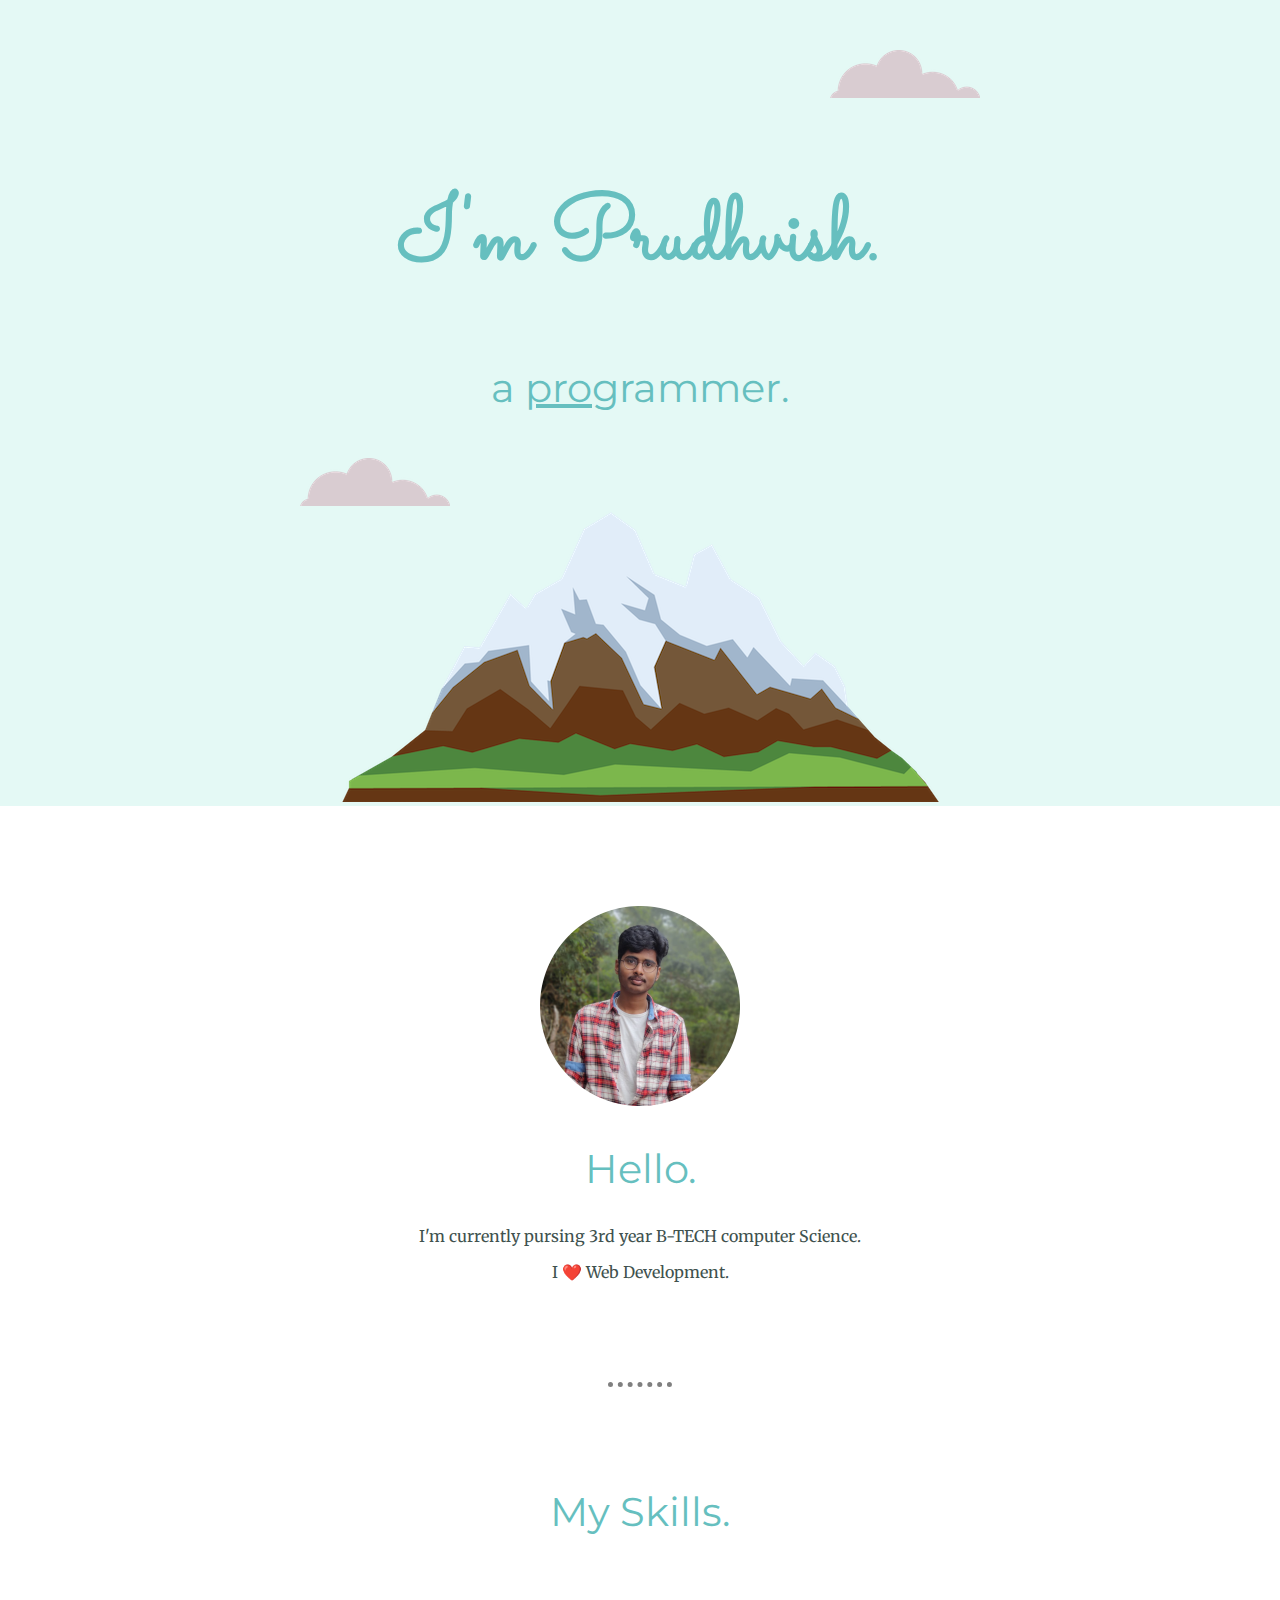
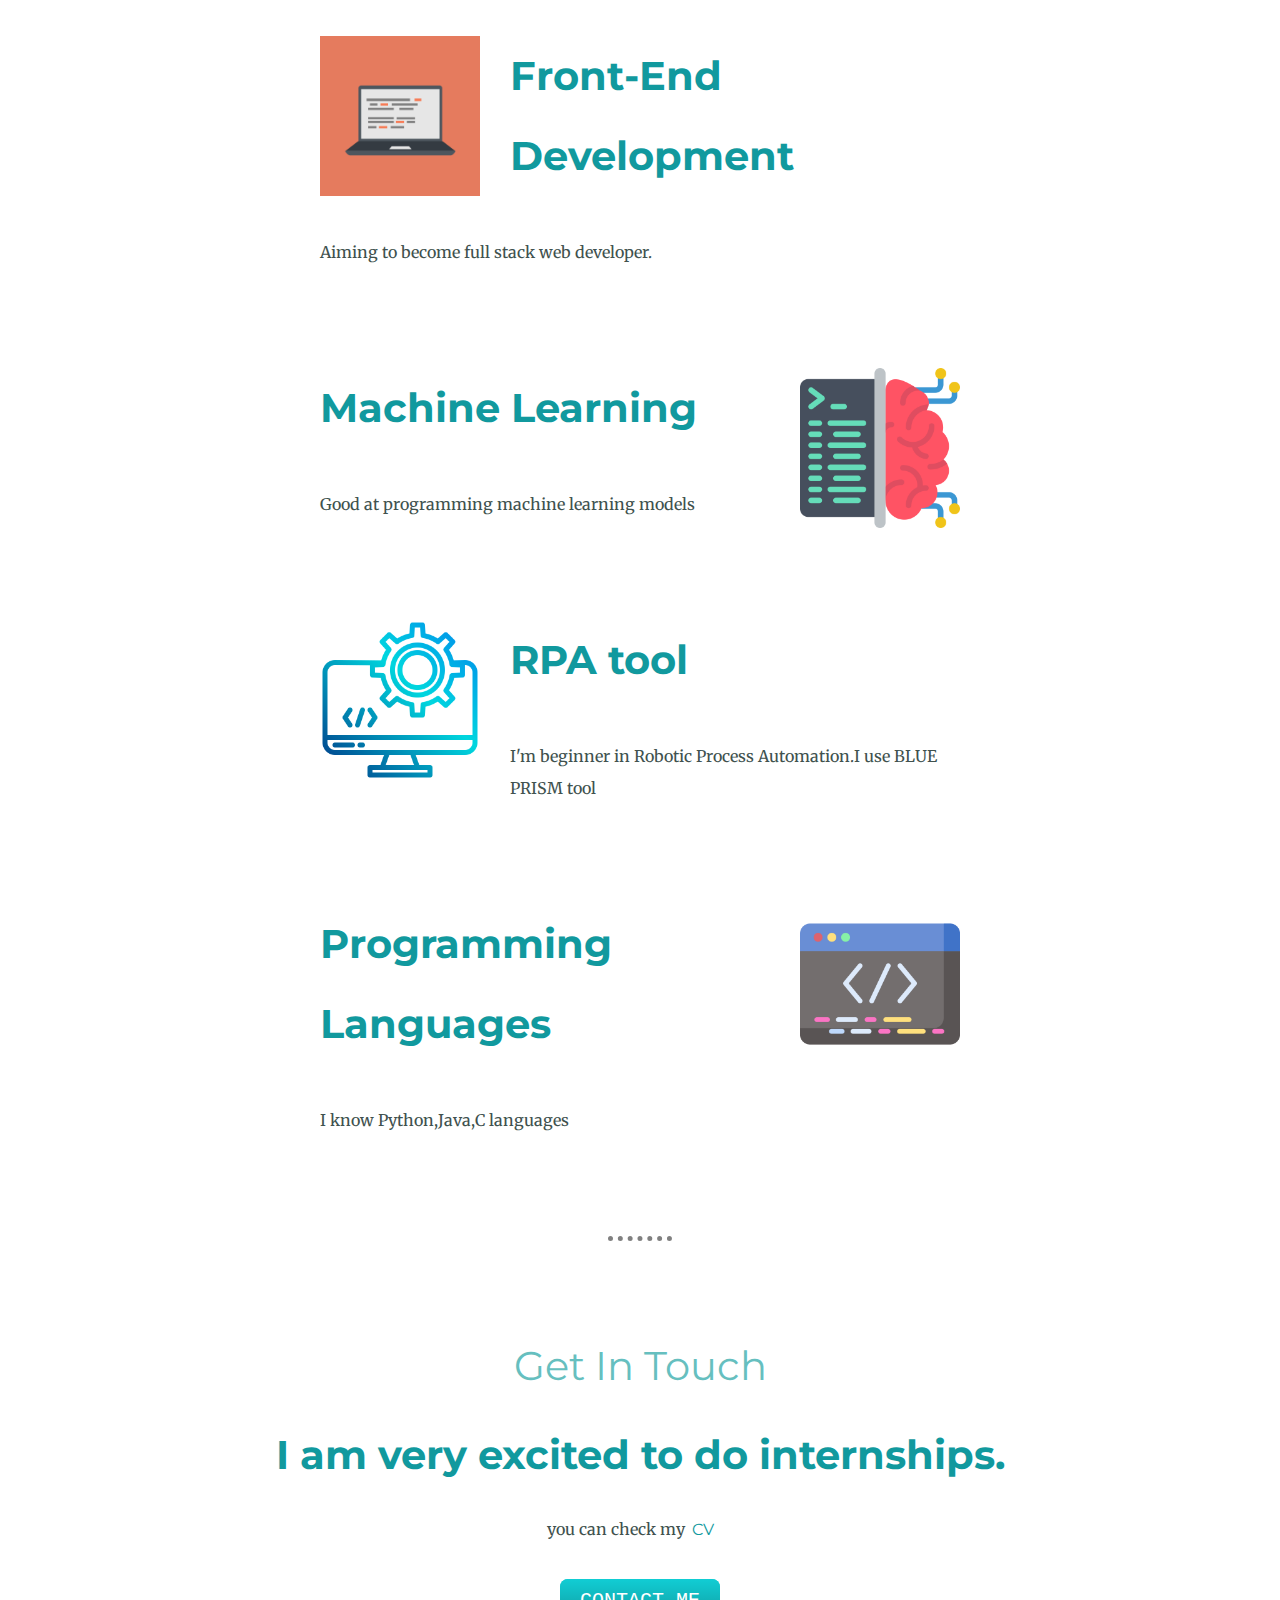
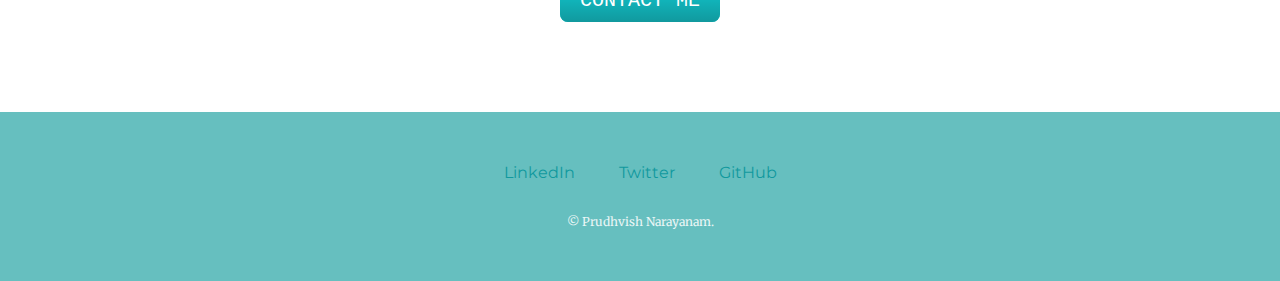
==== index.html @ 300ec559 "added files" ====
<!DOCTYPE html>
<html lang="en" dir="ltr">

<head>
  <meta charset="utf-8">
  <title>My Personal Site</title>
  <link rel="stylesheet" href="css/styles.css">
  <link rel="icon" href="images/P_favicon.ico">
  <link rel="preconnect" href="https://fonts.googleapis.com">
  <link rel="preconnect" href="https://fonts.gstatic.com" crossorigin>
  <link href="https://fonts.googleapis.com/css2?family=Merriweather&family=Montserrat&family=Sacramento&display=swap" rel="stylesheet">
</head>

<body>
  <div class="top-container">
    <img class="top_cloud" src="images/cloud.png" alt="cloud-image">
    <h1>I'm Prudhvish.</h1>
    <h2>a <span class="pro">pro</span>grammer.</h2>
    <img class="bottom_cloud" src="images/cloud.png" alt="cloud-image">
    <img src="images/mountain.png" alt="mountain-image">
  </div>
  <div class="middle-container">
    <div class="profile">
      <img src="images/me1.png" alt="my_photo">
      <h2>Hello.</h2>
      <p>I'm currently pursing 3rd year B-TECH computer Science.</p>
      <p>I ❤️ Web Development.</p>
    </div>
    <hr>
    <div class="skills">
      <h2>My Skills.</h2>
      <div class="skill-row">
        <img class="web_img" src="images/computer.png" alt="">
        <h3>Front-End Development</h3>
        <p>Aiming to become full stack web developer.</p>
      </div>
      <div class="skill-row">
        <img class="ml_img" src="images/ML.png" alt="">
        <h3>Machine Learning</h3>
        <p>Good at programming machine learning models</p>
      </div>
      <div class="skill-row">
        <img class="rpa_img" src="images/RPA.png" alt="">
        <h3>RPA tool</h3>
        <p>I'm beginner in Robotic Process Automation.I use BLUE PRISM tool </p>
      </div>
      <div class="skill-row">
        <img class="p_img" src="images/programming.png" alt="">
        <h3>Programming Languages</h3>
        <p>I know Python,Java,C languages</p>
      </div>
    </div>
    <hr>
    <div class="contact-me">
      <h2>Get In Touch</h2>
      <h3>I am very excited to do internships.</h3>
      <p class='m'>you can check my <a href="" class="cv">CV </a></p>
      <a class="btn" href="mailto:prudhvish11@gmail.com">CONTACT ME</a>
    </div>
  </div>


  <div class="bottom-container">
    <a class="footer-link" href="https://www.linkedin.com/in/prudhvish11/">LinkedIn</a>
    <a class="footer-link" href="https://twitter.com/PrudhvishN">Twitter</a>
    <a class="footer-link" href="https://github.com/prudhvish11">GitHub</a>
    <p class="copyright">© Prudhvish Narayanam.</p>
  </div>



</body>

</html>
---- css/styles.css ----
body {
  color: #40514E;
  font-family: 'Merriweather', serif;
  margin: 0;
  margin-bottom: 0;
  text-align: center;
}

h1 {
  font-size: 5.625rem;
  margin: 50px auto 0 auto;
  font-family: 'Sacramento', cursive;
  color: #66BFBF;
  line-height: 2;
}

h2 {
  font-family: 'Montserrat', sans-serif;
  font-size: 2.5rem;
  /*1 rem = 16px */
  color: #66BFBF;
  font-weight: normal;
}

h3 {
  font-family: 'Montserrat', sans-serif;
  font-size: 2.5rem;
  /*1 rem = 16px */
  color: #11999E;
}

a {
  color: #11999E;
  font-family: 'Montserrat', sans-serif;
  margin: 10px 20px;
  text-decoration: none;
}

a:hover{
  color: #E4F9F5;
}

.pro {
  text-decoration: underline;
}

.top-container {
  background-color: #E4F9F5;
  position: relative;
  padding-top: 100px;
}

.middle-container {
  margin: 100px 0;
}

.bottom-container {
  background-color: #66BFBF;
  padding: 50px 0 20px;
}

.skill-row {
  width: 50%;
  margin: 100px auto 100px auto;
  text-align: left;
  line-height: 2;
}

.top_cloud {
  position: absolute;
  right: 300px;
  top: 50px;
}

.bottom_cloud {
  position: absolute;
  left: 300px;
  bottom: 300px;
}

.web_img {
  width: 25%;
  float: left;
  margin-right: 30px;
}

.ml_img {
  width: 25%;
  float: right;
  margin-left: 30px;
}

.rpa_img {
  width: 25%;
  float: left;
  margin-right: 30px;
}

.p_img {
  width: 25%;
  float: right;
  margin-left: 30px;
}

hr {
  border-style: none;
  border-top-style: dotted;
  width: 5%;
  border-width: 5px;
  border-color: grey;
  margin: 100px auto;
}

.btn {
  background: #11cdd4;
  background-image: -webkit-linear-gradient(top, #11cdd4, #11999e);
  background-image: -moz-linear-gradient(top, #11cdd4, #11999e);
  background-image: -ms-linear-gradient(top, #11cdd4, #11999e);
  background-image: -o-linear-gradient(top, #11cdd4, #11999e);
  background-image: linear-gradient(to bottom, #11cdd4, #11999e);
  -webkit-border-radius: 8;
  -moz-border-radius: 8;
  border-radius: 8px;
  font-family: Courier New;
  color: #ffffff;
  font-size: 20px;
  padding: 10px 20px 10px 20px;
  text-decoration: none;
}

.btn:hover {
  background: #30e3cb;
  background-image: -webkit-linear-gradient(top, #30e3cb, #2bc4ad);
  background-image: -moz-linear-gradient(top, #30e3cb, #2bc4ad);
  background-image: -ms-linear-gradient(top, #30e3cb, #2bc4ad);
  background-image: -o-linear-gradient(top, #30e3cb, #2bc4ad);
  background-image: linear-gradient(to bottom, #30e3cb, #2bc4ad);
  text-decoration: none;
}

.m {
  margin-bottom: 50px
}

.cv{
  margin-left: 3px;
}

.cv:hover{
  color: #30e3cb;
}

.copyright{
  color: #EAF6F6;
  font-size: 0.75rem;
  padding: 20px 0;
}
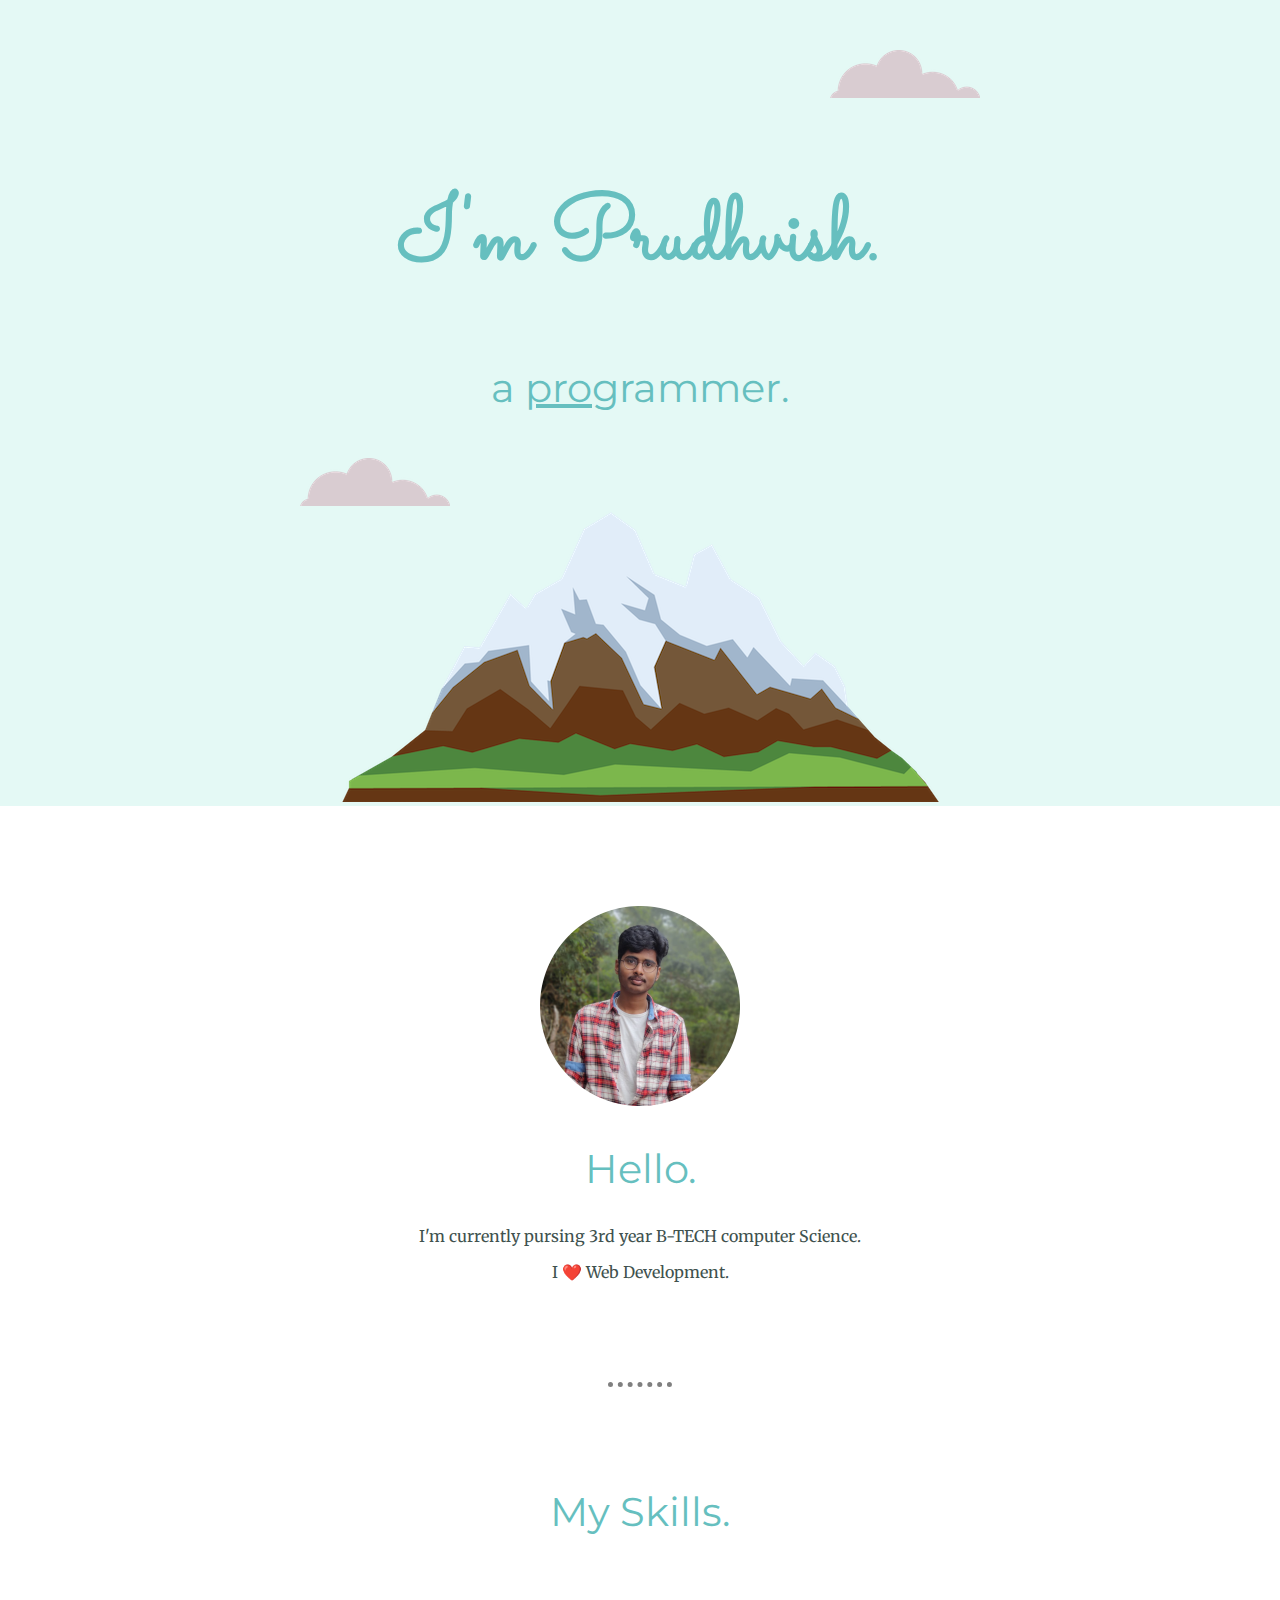
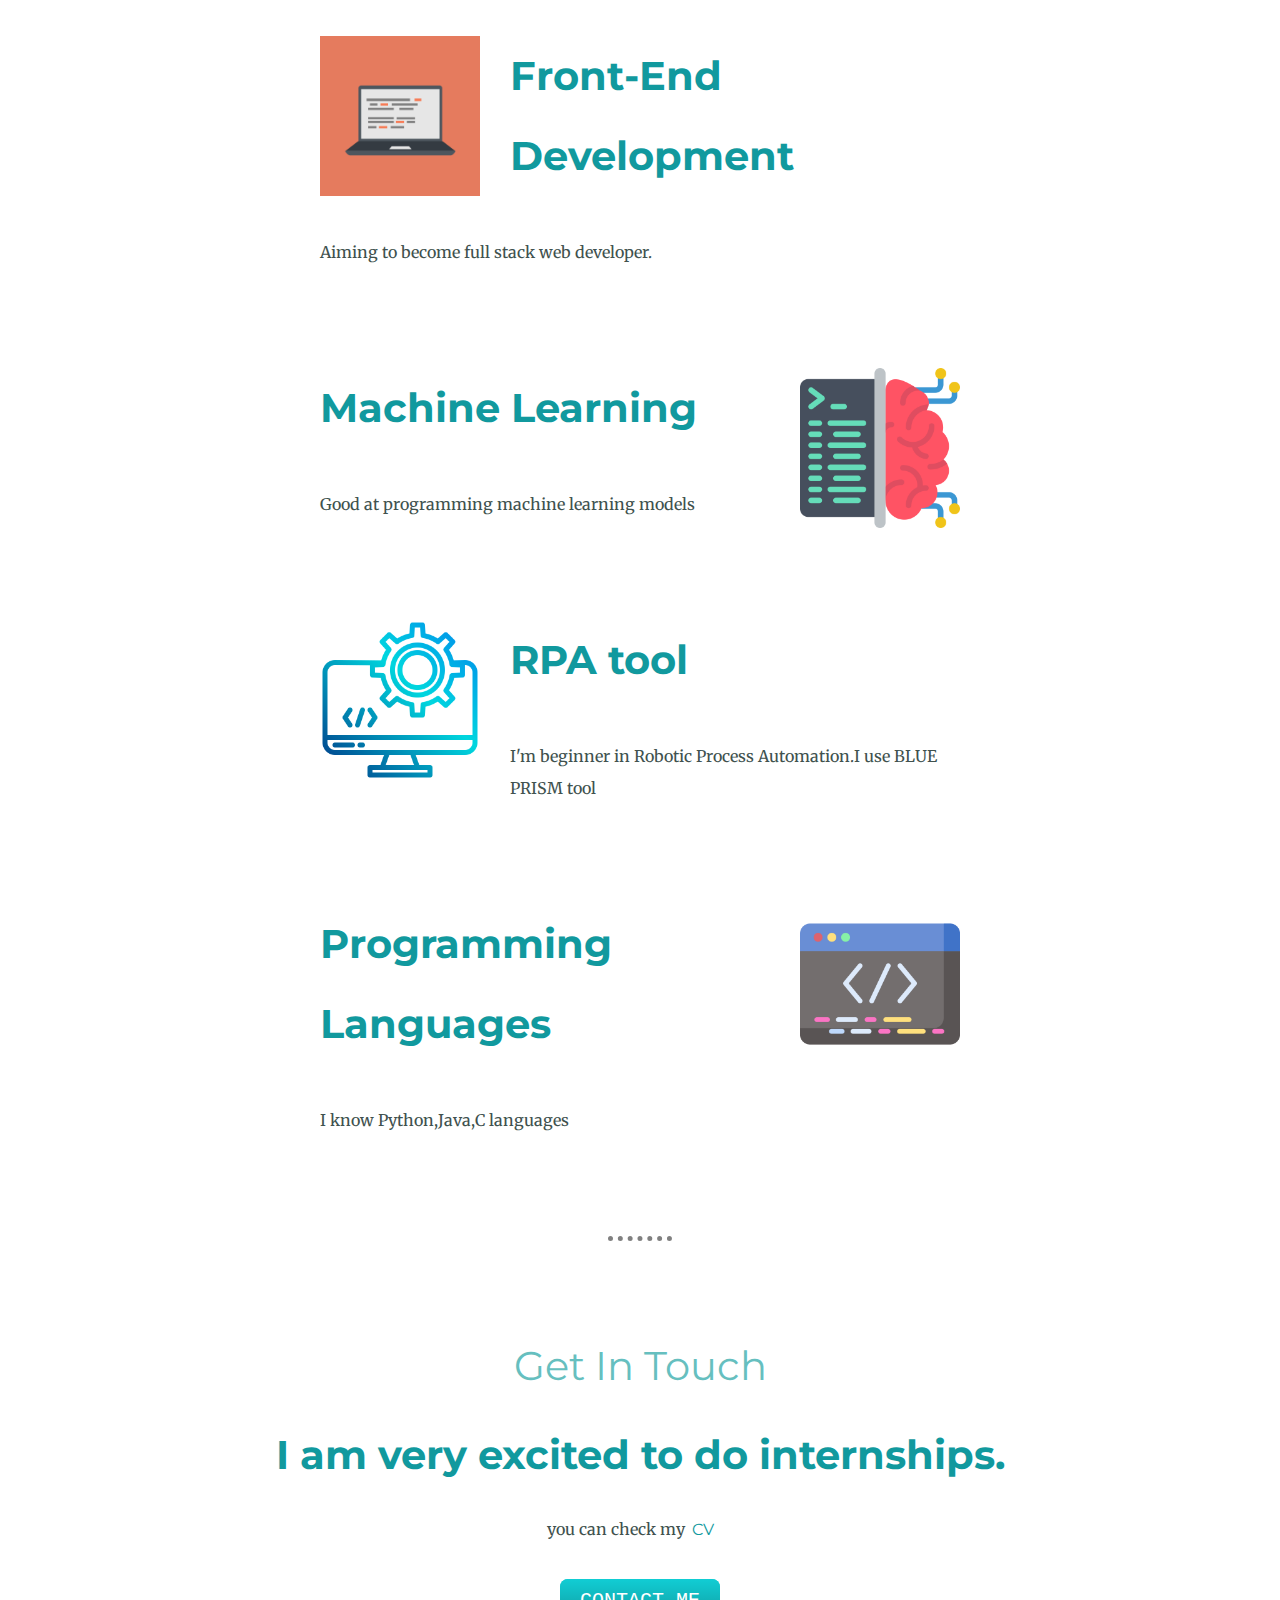
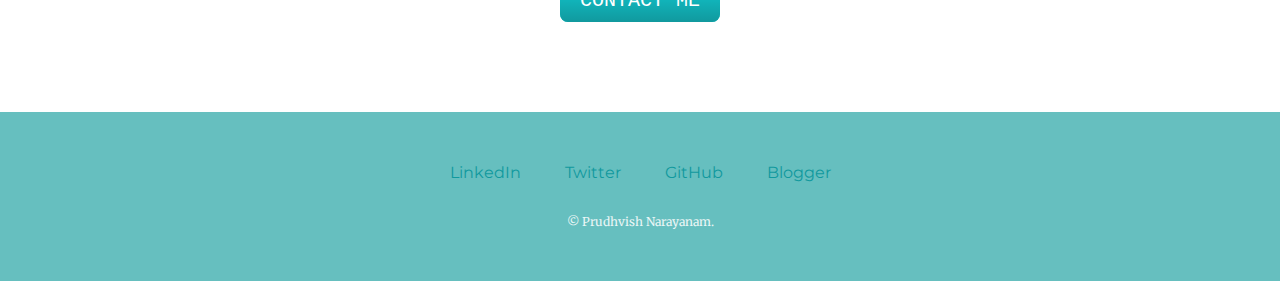
==== commit 33a5d79a: "Update index.html" ====
--- a/index.html
+++ b/index.html
@@ -54,7 +54,7 @@
     <div class="contact-me">
       <h2>Get In Touch</h2>
       <h3>I am very excited to do internships.</h3>
-      <p class='m'>you can check my <a href="" class="cv">CV </a></p>
+      <p class='m'>you can check my <a href="https://drive.google.com/file/d/1G0CSnGdDKPRSkYlvDUscUJZMI7jTHd6C/view?usp=share_link" class="cv">CV </a></p>
       <a class="btn" href="mailto:prudhvish11@gmail.com">CONTACT ME</a>
     </div>
   </div>
@@ -64,6 +64,7 @@
     <a class="footer-link" href="https://www.linkedin.com/in/prudhvish11/">LinkedIn</a>
     <a class="footer-link" href="https://twitter.com/PrudhvishN">Twitter</a>
     <a class="footer-link" href="https://github.com/prudhvish11">GitHub</a>
+    <a class="footer-link" href="https://reasonswhy77.blogspot.com/">Blogger</a>
     <p class="copyright">© Prudhvish Narayanam.</p>
   </div>
 
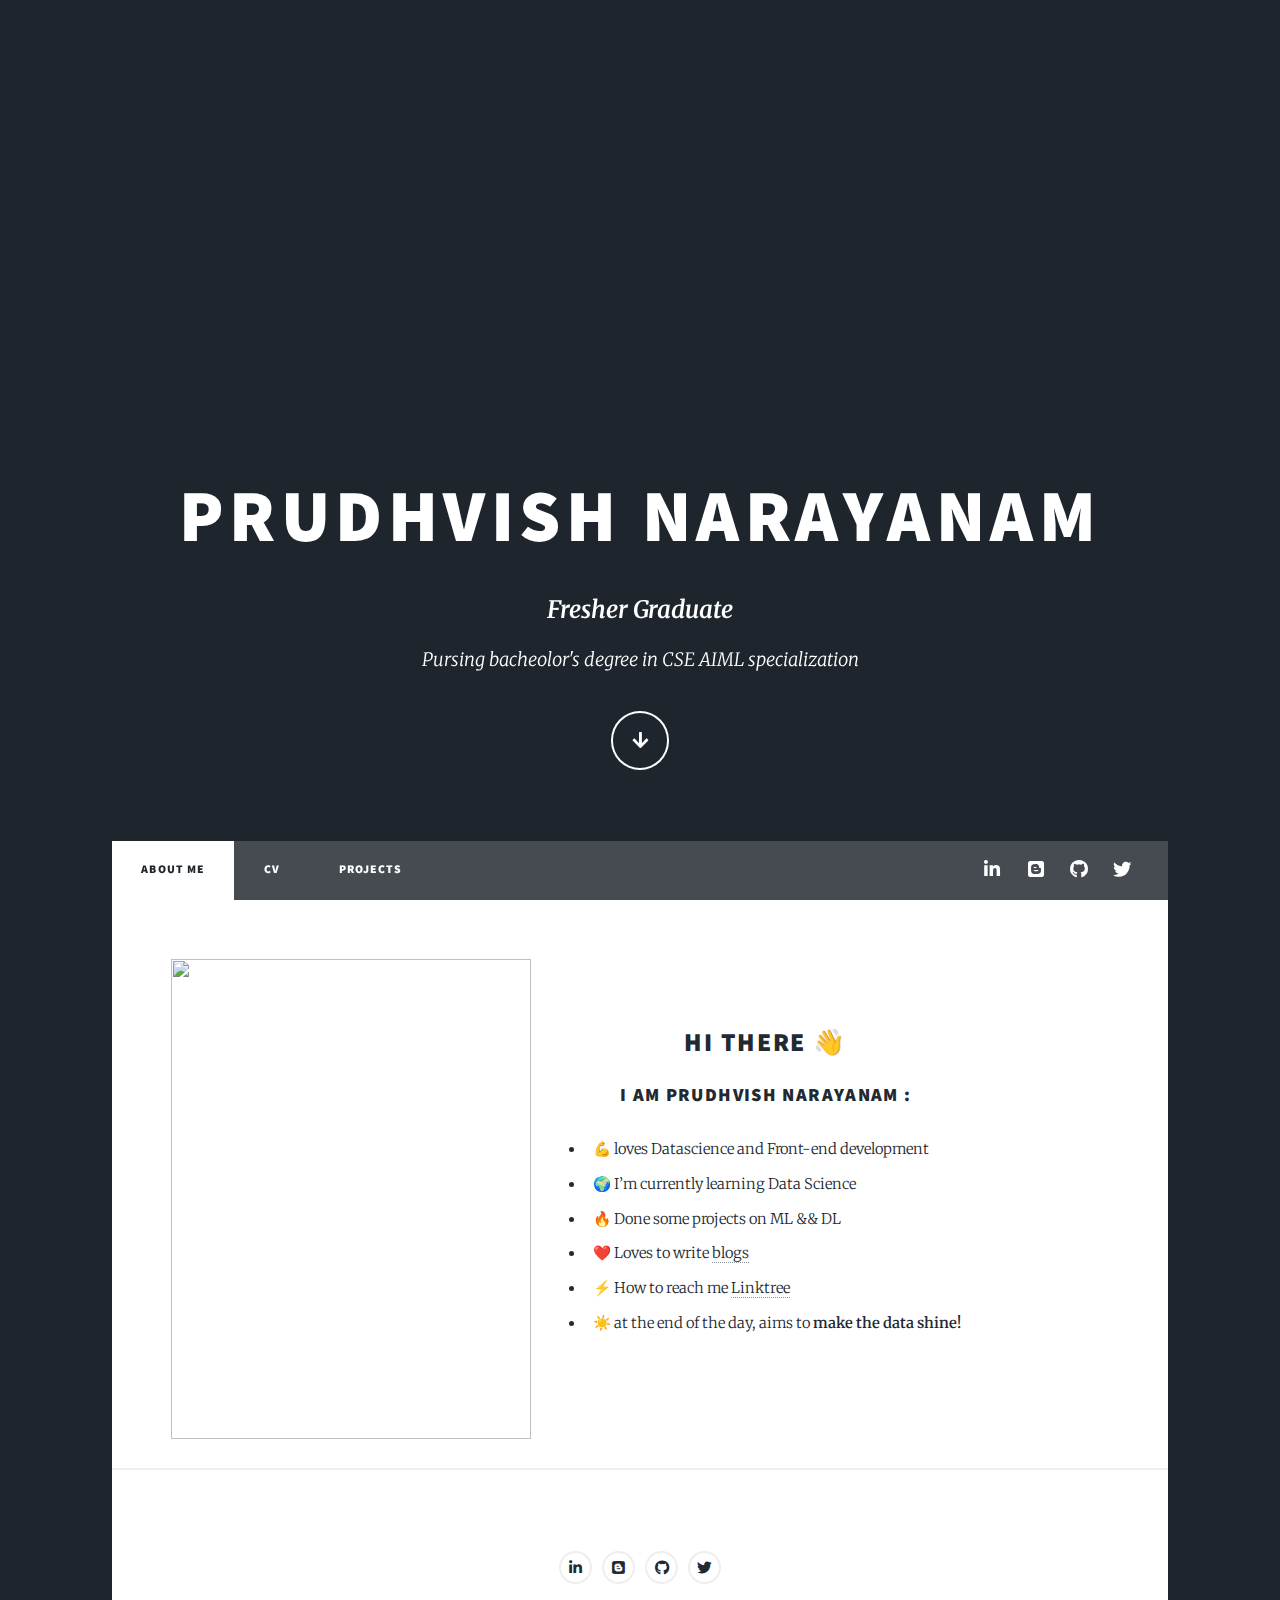
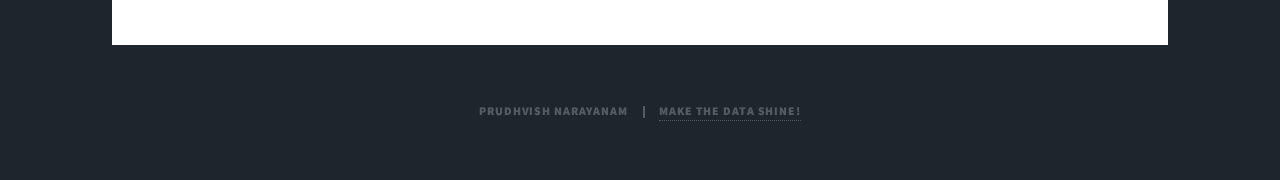
==== commit 32baf45b: "Update index.html" ====
--- a/index.html
+++ b/index.html
@@ -1,75 +1,118 @@
-<!DOCTYPE html>
-<html lang="en" dir="ltr">
+<!DOCTYPE HTML>
+<!--
+	Massively by HTML5 UP
+	html5up.net | @ajlkn
+	Free for personal and commercial use under the CCA 3.0 license (html5up.net/license)
+-->
+<html>
+	<head>
+		<title>Prudhvish Narayanam</title>
+		<meta charset="utf-8" />
+		<meta name="viewport" content="width=device-width, initial-scale=1, user-scalable=no" />
+		<link rel="stylesheet" href="assets/css/main.css" />
+		<noscript><link rel="stylesheet" href="assets/css/noscript.css" /></noscript>
+	</head>
+	<body class="is-preload">
 
-<head>
-  <meta charset="utf-8">
-  <title>My Personal Site</title>
-  <link rel="stylesheet" href="css/styles.css">
-  <link rel="icon" href="images/P_favicon.ico">
-  <link rel="preconnect" href="https://fonts.googleapis.com">
-  <link rel="preconnect" href="https://fonts.gstatic.com" crossorigin>
-  <link href="https://fonts.googleapis.com/css2?family=Merriweather&family=Montserrat&family=Sacramento&display=swap" rel="stylesheet">
-</head>
+		<!-- Wrapper -->
+			<div id="wrapper" class="fade-in">
 
-<body>
-  <div class="top-container">
-    <img class="top_cloud" src="images/cloud.png" alt="cloud-image">
-    <h1>I'm Prudhvish.</h1>
-    <h2>a <span class="pro">pro</span>grammer.</h2>
-    <img class="bottom_cloud" src="images/cloud.png" alt="cloud-image">
-    <img src="images/mountain.png" alt="mountain-image">
-  </div>
-  <div class="middle-container">
-    <div class="profile">
-      <img src="images/me1.png" alt="my_photo">
-      <h2>Hello.</h2>
-      <p>I'm currently pursing 3rd year B-TECH computer Science.</p>
-      <p>I ❤️ Web Development.</p>
-    </div>
-    <hr>
-    <div class="skills">
-      <h2>My Skills.</h2>
-      <div class="skill-row">
-        <img class="web_img" src="images/computer.png" alt="">
-        <h3>Front-End Development</h3>
-        <p>Aiming to become full stack web developer.</p>
-      </div>
-      <div class="skill-row">
-        <img class="ml_img" src="images/ML.png" alt="">
-        <h3>Machine Learning</h3>
-        <p>Good at programming machine learning models</p>
-      </div>
-      <div class="skill-row">
-        <img class="rpa_img" src="images/RPA.png" alt="">
-        <h3>RPA tool</h3>
-        <p>I'm beginner in Robotic Process Automation.I use BLUE PRISM tool </p>
-      </div>
-      <div class="skill-row">
-        <img class="p_img" src="images/programming.png" alt="">
-        <h3>Programming Languages</h3>
-        <p>I know Python,Java,C languages</p>
-      </div>
-    </div>
-    <hr>
-    <div class="contact-me">
-      <h2>Get In Touch</h2>
-      <h3>I am very excited to do internships.</h3>
-      <p class='m'>you can check my <a href="https://drive.google.com/file/d/1G0CSnGdDKPRSkYlvDUscUJZMI7jTHd6C/view?usp=share_link" class="cv">CV </a></p>
-      <a class="btn" href="mailto:prudhvish11@gmail.com">CONTACT ME</a>
-    </div>
-  </div>
+				<!-- Intro -->
+					<div id="intro">
+						<h1>
+						Prudhvish Narayanam
+						</h1>
+						<p><b><font size=5px>Fresher Graduate</font></b><br> Pursing bacheolor's degree in CSE AIML specialization </br> </p>
+						<ul class="actions">
+							<li><a href="#header" class="button icon solid solo fa-arrow-down scrolly">Continue</a></li>
+						</ul>
+					</div>
 
+				<!-- Header -->
+					<header id="header">
+						<a href="index.html" class="logo">Make the data shine!</a>
+					</header>
 
-  <div class="bottom-container">
-    <a class="footer-link" href="https://www.linkedin.com/in/prudhvish11/">LinkedIn</a>
-    <a class="footer-link" href="https://twitter.com/PrudhvishN">Twitter</a>
-    <a class="footer-link" href="https://github.com/prudhvish11">GitHub</a>
-    <a class="footer-link" href="https://reasonswhy77.blogspot.com/">Blogger</a>
-    <p class="copyright">© Prudhvish Narayanam.</p>
-  </div>
+				<!-- Nav -->
+					<nav id="nav">
+						<ul class="links">
+							<li class="active"><a href="index.html">About Me</a></li>
+							<li><a href="generic.html">CV</a></li>
+							<li><a href="elements.html">Projects</a></li>
+						</ul>
+						<ul class="icons">
+							<li><a href="mailto:prudhvish@gmail.com" class="icon brands fa-Envelope"><span class="label">Mail</span></a></li>
+							<li><a href="https://www.linkedin.com/in/prudhvish11/" class="icon brands fa-linkedin-in"><span class="label">LinkedIn</span></a></li>
+							<li><a href="https://reasonswhy77.blogspot.com/" class="icon brands fa-blogger"><span class="label">Medium</span></a></li>
+							<li><a href="https://github.com/prudhvish11" class="icon brands fa-github"><span class="label">GitHub</span></a></li>
+							<li><a href="https://twitter.com/prudhvish11" class="icon brands fa-twitter"><span class="label">Twitter</span></a></li>
+						</ul>
+					</nav>
+
+				<!-- Main -->
+					<div id="main">
+						<!-- Featured Post -->
+						<div class="image-txt-container">
+							<img src="images/pic10.jpg" width="360" height="480">
+							<article class="post featured">
+
+								<center>
+								<h2>
+									Hi there 👋
+								</h2>
+								<h3>I am Prudhvish Narayanam :</h3></center>
+								<ul>
+								<li>💪 loves Datascience and Front-end development</li>
+								<li>🌍 I’m currently learning Data Science </li>
+								<li>🔥 Done some projects on ML && DL</li>
+								<li>❤️ Loves to write <a href="https://reasonswhy77.blogspot.com/">blogs</a></li>
+								<li>⚡ How to reach me <a href="https://linktr.ee/prudhvishn">Linktree</a></li>
+								<li>☀️ at the end of the day, aims to <b>make the data shine!</b></li>
+								</ul>
+							</article>
+						  </div>
+
+							</section>
+
+						<!-- Footer -->
+							<footer>
+
+								<center>
+
+									<section>
+										<h3></h3>
+										<ul class="icons alt">
+											<li><a href="https://www.linkedin.com/in/prudhvish11/" class="icon brands fa-linkedin-in"><span class="label">LinkedIn</span></a></li>
+											<li><a href="https://reasonswhy77.blogspot.com/" class="icon brands fa-blogger"><span class="label">Medium</span></a></li>
+											<li><a href="https://github.com/prudhvish11" class="icon brands fa-github"><span class="label">GitHub</span></a></li>
+											<li><a href="https://twitter.com/prudhvish11" class="icon brands fa-twitter"><span class="label">Twitter</span></a></li>
+										</ul>
+
+								</section>
+							</center>
+							</footer>
+
+					</div>
 
 
 
-</body>
 
+
+				<!-- Copyright -->
+					<div id="copyright">
+						<ul><li>Prudhvish Narayanam</li><li> <a href="#">Make the data shine!</a></li></ul>
+					</div>
+
+			</div>
+
+		<!-- Scripts -->
+			<script src="assets/js/jquery.min.js"></script>
+			<script src="assets/js/jquery.scrollex.min.js"></script>
+			<script src="assets/js/jquery.scrolly.min.js"></script>
+			<script src="assets/js/browser.min.js"></script>
+			<script src="assets/js/breakpoints.min.js"></script>
+			<script src="assets/js/util.js"></script>
+			<script src="assets/js/main.js"></script>
+
+	</body>
 </html>
--- a/assets/css/main.css
+++ b/assets/css/main.css
@@ -0,0 +1,4730 @@
+@import url(fontawesome-all.min.css);
+@import url("https://fonts.googleapis.com/css?family=Merriweather:300,700,300italic,700italic|Source+Sans+Pro:900");
+
+/*
+	Massively by HTML5 UP
+	html5up.net | @ajlkn
+	Free for personal and commercial use under the CCA 3.0 license (html5up.net/license)
+*/
+
+html, body, div, span, applet, object,
+iframe, h1, h2, h3, h4, h5, h6, p, blockquote,
+pre, a, abbr, acronym, address, big, cite,
+code, del, dfn, em, img, ins, kbd, q, s, samp,
+small, strike, strong, sub, sup, tt, var, b,
+u, i, center, dl, dt, dd, ol, ul, li, fieldset,
+form, label, legend, table, caption, tbody,
+tfoot, thead, tr, th, td, article, aside,
+canvas, details, embed, figure, figcaption,
+footer, header, hgroup, menu, nav, output, ruby,
+section, summary, time, mark, audio, video {
+	margin: 0;
+	padding: 0;
+	border: 0;
+	font-size: 100%;
+	font: inherit;
+	vertical-align: baseline;}
+
+article, aside, details, figcaption, figure,
+footer, header, hgroup, menu, nav, section {
+	display: block;}
+
+body {
+	line-height: 1;
+}
+
+ol, ul {
+	list-style: none;
+}
+
+blockquote, q {
+	quotes: none;
+}
+
+	blockquote:before, blockquote:after, q:before, q:after {
+		content: '';
+		content: none;
+	}
+
+table {
+	border-collapse: collapse;
+	border-spacing: 0;
+}
+
+body {
+	-webkit-text-size-adjust: none;
+}
+
+mark {
+	background-color: transparent;
+	color: inherit;
+}
+
+input::-moz-focus-inner {
+	border: 0;
+	padding: 0;
+}
+
+input, select, textarea {
+	-moz-appearance: none;
+	-webkit-appearance: none;
+	-ms-appearance: none;
+	appearance: none;
+}
+
+/* Basic */
+
+	@-ms-viewport {
+		width: device-width;
+	}
+
+	body {
+		-ms-overflow-style: scrollbar;
+	}
+
+	@media screen and (max-width: 480px) {
+
+		html, body {
+			min-width: 320px;
+		}
+
+	}
+
+	html {
+		box-sizing: border-box;
+	}
+
+	*, *:before, *:after {
+		box-sizing: inherit;
+	}
+
+	body {
+		background-color: #1e252d;
+	}
+
+		body.is-preload *, body.is-preload *:before, body.is-preload *:after {
+			-moz-animation: none !important;
+			-webkit-animation: none !important;
+			-ms-animation: none !important;
+			animation: none !important;
+			-moz-transition: none !important;
+			-webkit-transition: none !important;
+			-ms-transition: none !important;
+			transition: none !important;
+		}
+
+/* Type */
+
+	html {
+		font-size: 16pt;
+	}
+
+		@media screen and (max-width: 1680px) {
+
+			html {
+				font-size: 12pt;
+			}
+
+		}
+
+		@media screen and (max-width: 1280px) {
+
+			html {
+				font-size: 11pt;
+			}
+
+		}
+
+		@media screen and (max-width: 360px) {
+
+			html {
+				font-size: 10pt;
+			}
+
+		}
+
+	body {
+		color: #212931;
+	}
+
+	body, input, select, textarea {
+		font-family: "Merriweather", Georgia, serif;
+		font-weight: 300;
+		font-size: 1rem;
+		line-height: 2.375;
+	}
+
+	a {
+		-moz-transition: color 0.2s ease-in-out, background-color 0.2s ease-in-out, border-color 0.2s ease-in-out, box-shadow 0.2s ease-in-out;
+		-webkit-transition: color 0.2s ease-in-out, background-color 0.2s ease-in-out, border-color 0.2s ease-in-out, box-shadow 0.2s ease-in-out;
+		-ms-transition: color 0.2s ease-in-out, background-color 0.2s ease-in-out, border-color 0.2s ease-in-out, box-shadow 0.2s ease-in-out;
+		transition: color 0.2s ease-in-out, background-color 0.2s ease-in-out, border-color 0.2s ease-in-out, box-shadow 0.2s ease-in-out;
+		border-bottom: dotted 1px;
+		text-decoration: none;
+	}
+
+		a:hover {
+			border-bottom-color: transparent;
+		}
+
+	strong, b {
+		font-weight: 600;
+	}
+
+	em, i {
+		font-style: italic;
+	}
+
+	p {
+		text-align: justify;
+		margin: 0 0 2rem 0;
+	}
+
+	h1, h2, h3, h4, h5, h6 {
+		font-family: "Source Sans Pro", Helvetica, sans-serif;
+		font-weight: 900;
+		line-height: 1.5;
+		letter-spacing: 0.075em;
+		text-transform: uppercase;
+		margin: 0 0 1rem 0;
+	}
+
+		h1 a, h2 a, h3 a, h4 a, h5 a, h6 a {
+			border-bottom: 0;
+			color: inherit;
+			text-decoration: none;
+		}
+
+	h1 {
+		font-size: 4rem;
+		line-height: 1.1;
+		margin: 0 0 2rem 0;
+	}
+
+	h2 {
+		font-size: 1.75rem;
+		line-height: 1.3;
+		margin: 0 0 1.5rem 0;
+	}
+
+	h3 {
+		font-size: 1.25rem;
+		margin: 0 0 1.5rem 0;
+	}
+
+	h4 {
+		font-size: 1rem;
+	}
+
+	h5 {
+		font-size: 0.9rem;
+	}
+
+	h6 {
+		font-size: 0.8rem;
+	}
+
+	sub {
+		font-size: 0.8rem;
+		position: relative;
+		top: 0.5rem;
+	}
+
+	sup {
+		font-size: 0.8rem;
+		position: relative;
+		top: -0.5rem;
+	}
+
+	blockquote {
+		border-left: solid 4px;
+		font-style: italic;
+		margin: 0 0 2rem 0;
+		padding: 0.5rem 0 0.5rem 2rem;
+	}
+
+	code {
+		border: solid 2px;
+		font-family: "Courier New", monospace;
+		font-size: 0.9rem;
+		margin: 0 0.25rem;
+		padding: 0.25rem 0.65rem;
+	}
+
+	pre {
+		-webkit-overflow-scrolling: touch;
+		font-family: "Courier New", monospace;
+		font-size: 0.9rem;
+		margin: 0 0 2rem 0;
+	}
+
+		pre code {
+			display: block;
+			line-height: 1.75;
+			padding: 1rem 1.5rem;
+			overflow-x: auto;
+		}
+
+	hr {
+		border: 0;
+		border-bottom: solid 2px;
+		margin: 3rem 0;
+	}
+
+		hr.major {
+			margin: 5rem 0;
+		}
+
+	.align-left {
+		text-align: left;
+	}
+
+	.align-center {
+		text-align: center;
+	}
+
+	.align-right {
+		text-align: right;
+	}
+
+	input, select, textarea {
+		color: #212931;
+	}
+
+	a {
+		color: #212931;
+		border-bottom-color: rgba(33, 41, 49, 0.5);
+	}
+
+		a:hover {
+			border-bottom-color: transparent;
+			color: #18bfef !important;
+		}
+
+	strong, b {
+		color: #212931;
+	}
+
+	h1, h2, h3, h4, h5, h6 {
+		color: #212931;
+	}
+
+	blockquote {
+		border-left-color: #eeeeee;
+	}
+
+	code {
+		background: rgba(220, 220, 220, 0.25);
+		border-color: #eeeeee;
+	}
+
+	hr {
+		border-bottom-color: #eeeeee;
+	}
+
+/* Row */
+
+	.row {
+		display: flex;
+		flex-wrap: wrap;
+		box-sizing: border-box;
+		align-items: stretch;
+	}
+
+		.row > * {
+			box-sizing: border-box;
+		}
+
+		.row.gtr-uniform > * > :last-child {
+			margin-bottom: 0;
+		}
+
+		.row.aln-left {
+			justify-content: flex-start;
+		}
+
+		.row.aln-center {
+			justify-content: center;
+		}
+
+		.row.aln-right {
+			justify-content: flex-end;
+		}
+
+		.row.aln-top {
+			align-items: flex-start;
+		}
+
+		.row.aln-middle {
+			align-items: center;
+		}
+
+		.row.aln-bottom {
+			align-items: flex-end;
+		}
+
+		.row > .imp {
+			order: -1;
+		}
+
+		.row > .col-1 {
+			width: 8.33333%;
+		}
+
+		.row > .off-1 {
+			margin-left: 8.33333%;
+		}
+
+		.row > .col-2 {
+			width: 16.66667%;
+		}
+
+		.row > .off-2 {
+			margin-left: 16.66667%;
+		}
+
+		.row > .col-3 {
+			width: 25%;
+		}
+
+		.row > .off-3 {
+			margin-left: 25%;
+		}
+
+		.row > .col-4 {
+			width: 33.33333%;
+		}
+
+		.row > .off-4 {
+			margin-left: 33.33333%;
+		}
+
+		.row > .col-5 {
+			width: 41.66667%;
+		}
+
+		.row > .off-5 {
+			margin-left: 41.66667%;
+		}
+
+		.row > .col-6 {
+			width: 50%;
+		}
+
+		.row > .off-6 {
+			margin-left: 50%;
+		}
+
+		.row > .col-7 {
+			width: 58.33333%;
+		}
+
+		.row > .off-7 {
+			margin-left: 58.33333%;
+		}
+
+		.row > .col-8 {
+			width: 66.66667%;
+		}
+
+		.row > .off-8 {
+			margin-left: 66.66667%;
+		}
+
+		.row > .col-9 {
+			width: 75%;
+		}
+
+		.row > .off-9 {
+			margin-left: 75%;
+		}
+
+		.row > .col-10 {
+			width: 83.33333%;
+		}
+
+		.row > .off-10 {
+			margin-left: 83.33333%;
+		}
+
+		.row > .col-11 {
+			width: 91.66667%;
+		}
+
+		.row > .off-11 {
+			margin-left: 91.66667%;
+		}
+
+		.row > .col-12 {
+			width: 100%;
+		}
+
+		.row > .off-12 {
+			margin-left: 100%;
+		}
+
+		.row.gtr-0 {
+			margin-top: 0;
+			margin-left: 0rem;
+		}
+
+			.row.gtr-0 > * {
+				padding: 0 0 0 0rem;
+			}
+
+			.row.gtr-0.gtr-uniform {
+				margin-top: 0rem;
+			}
+
+				.row.gtr-0.gtr-uniform > * {
+					padding-top: 0rem;
+				}
+
+		.row.gtr-25 {
+			margin-top: 0;
+			margin-left: -0.375rem;
+		}
+
+			.row.gtr-25 > * {
+				padding: 0 0 0 0.375rem;
+			}
+
+			.row.gtr-25.gtr-uniform {
+				margin-top: -0.375rem;
+			}
+
+				.row.gtr-25.gtr-uniform > * {
+					padding-top: 0.375rem;
+				}
+
+		.row.gtr-50 {
+			margin-top: 0;
+			margin-left: -0.75rem;
+		}
+
+			.row.gtr-50 > * {
+				padding: 0 0 0 0.75rem;
+			}
+
+			.row.gtr-50.gtr-uniform {
+				margin-top: -0.75rem;
+			}
+
+				.row.gtr-50.gtr-uniform > * {
+					padding-top: 0.75rem;
+				}
+
+		.row {
+			margin-top: 0;
+			margin-left: -1.5rem;
+		}
+
+			.row > * {
+				padding: 0 0 0 1.5rem;
+			}
+
+			.row.gtr-uniform {
+				margin-top: -1.5rem;
+			}
+
+				.row.gtr-uniform > * {
+					padding-top: 1.5rem;
+				}
+
+		.row.gtr-150 {
+			margin-top: 0;
+			margin-left: -2.25rem;
+		}
+
+			.row.gtr-150 > * {
+				padding: 0 0 0 2.25rem;
+			}
+
+			.row.gtr-150.gtr-uniform {
+				margin-top: -2.25rem;
+			}
+
+				.row.gtr-150.gtr-uniform > * {
+					padding-top: 2.25rem;
+				}
+
+		.row.gtr-200 {
+			margin-top: 0;
+			margin-left: -3rem;
+		}
+
+			.row.gtr-200 > * {
+				padding: 0 0 0 3rem;
+			}
+
+			.row.gtr-200.gtr-uniform {
+				margin-top: -3rem;
+			}
+
+				.row.gtr-200.gtr-uniform > * {
+					padding-top: 3rem;
+				}
+
+		@media screen and (max-width: 1680px) {
+
+			.row {
+				display: flex;
+				flex-wrap: wrap;
+				box-sizing: border-box;
+				align-items: stretch;
+			}
+
+				.row > * {
+					box-sizing: border-box;
+				}
+
+				.row.gtr-uniform > * > :last-child {
+					margin-bottom: 0;
+				}
+
+				.row.aln-left {
+					justify-content: flex-start;
+				}
+
+				.row.aln-center {
+					justify-content: center;
+				}
+
+				.row.aln-right {
+					justify-content: flex-end;
+				}
+
+				.row.aln-top {
+					align-items: flex-start;
+				}
+
+				.row.aln-middle {
+					align-items: center;
+				}
+
+				.row.aln-bottom {
+					align-items: flex-end;
+				}
+
+				.row > .imp-xlarge {
+					order: -1;
+				}
+
+				.row > .col-1-xlarge {
+					width: 8.33333%;
+				}
+
+				.row > .off-1-xlarge {
+					margin-left: 8.33333%;
+				}
+
+				.row > .col-2-xlarge {
+					width: 16.66667%;
+				}
+
+				.row > .off-2-xlarge {
+					margin-left: 16.66667%;
+				}
+
+				.row > .col-3-xlarge {
+					width: 25%;
+				}
+
+				.row > .off-3-xlarge {
+					margin-left: 25%;
+				}
+
+				.row > .col-4-xlarge {
+					width: 33.33333%;
+				}
+
+				.row > .off-4-xlarge {
+					margin-left: 33.33333%;
+				}
+
+				.row > .col-5-xlarge {
+					width: 41.66667%;
+				}
+
+				.row > .off-5-xlarge {
+					margin-left: 41.66667%;
+				}
+
+				.row > .col-6-xlarge {
+					width: 50%;
+				}
+
+				.row > .off-6-xlarge {
+					margin-left: 50%;
+				}
+
+				.row > .col-7-xlarge {
+					width: 58.33333%;
+				}
+
+				.row > .off-7-xlarge {
+					margin-left: 58.33333%;
+				}
+
+				.row > .col-8-xlarge {
+					width: 66.66667%;
+				}
+
+				.row > .off-8-xlarge {
+					margin-left: 66.66667%;
+				}
+
+				.row > .col-9-xlarge {
+					width: 75%;
+				}
+
+				.row > .off-9-xlarge {
+					margin-left: 75%;
+				}
+
+				.row > .col-10-xlarge {
+					width: 83.33333%;
+				}
+
+				.row > .off-10-xlarge {
+					margin-left: 83.33333%;
+				}
+
+				.row > .col-11-xlarge {
+					width: 91.66667%;
+				}
+
+				.row > .off-11-xlarge {
+					margin-left: 91.66667%;
+				}
+
+				.row > .col-12-xlarge {
+					width: 100%;
+				}
+
+				.row > .off-12-xlarge {
+					margin-left: 100%;
+				}
+
+				.row.gtr-0 {
+					margin-top: 0;
+					margin-left: 0rem;
+				}
+
+					.row.gtr-0 > * {
+						padding: 0 0 0 0rem;
+					}
+
+					.row.gtr-0.gtr-uniform {
+						margin-top: 0rem;
+					}
+
+						.row.gtr-0.gtr-uniform > * {
+							padding-top: 0rem;
+						}
+
+				.row.gtr-25 {
+					margin-top: 0;
+					margin-left: -0.375rem;
+				}
+
+					.row.gtr-25 > * {
+						padding: 0 0 0 0.375rem;
+					}
+
+					.row.gtr-25.gtr-uniform {
+						margin-top: -0.375rem;
+					}
+
+						.row.gtr-25.gtr-uniform > * {
+							padding-top: 0.375rem;
+						}
+
+				.row.gtr-50 {
+					margin-top: 0;
+					margin-left: -0.75rem;
+				}
+
+					.row.gtr-50 > * {
+						padding: 0 0 0 0.75rem;
+					}
+
+					.row.gtr-50.gtr-uniform {
+						margin-top: -0.75rem;
+					}
+
+						.row.gtr-50.gtr-uniform > * {
+							padding-top: 0.75rem;
+						}
+
+				.row {
+					margin-top: 0;
+					margin-left: -1.5rem;
+				}
+
+					.row > * {
+						padding: 0 0 0 1.5rem;
+					}
+
+					.row.gtr-uniform {
+						margin-top: -1.5rem;
+					}
+
+						.row.gtr-uniform > * {
+							padding-top: 1.5rem;
+						}
+
+				.row.gtr-150 {
+					margin-top: 0;
+					margin-left: -2.25rem;
+				}
+
+					.row.gtr-150 > * {
+						padding: 0 0 0 2.25rem;
+					}
+
+					.row.gtr-150.gtr-uniform {
+						margin-top: -2.25rem;
+					}
+
+						.row.gtr-150.gtr-uniform > * {
+							padding-top: 2.25rem;
+						}
+
+				.row.gtr-200 {
+					margin-top: 0;
+					margin-left: -3rem;
+				}
+
+					.row.gtr-200 > * {
+						padding: 0 0 0 3rem;
+					}
+
+					.row.gtr-200.gtr-uniform {
+						margin-top: -3rem;
+					}
+
+						.row.gtr-200.gtr-uniform > * {
+							padding-top: 3rem;
+						}
+
+		}
+
+		@media screen and (max-width: 1280px) {
+
+			.row {
+				display: flex;
+				flex-wrap: wrap;
+				box-sizing: border-box;
+				align-items: stretch;
+			}
+
+				.row > * {
+					box-sizing: border-box;
+				}
+
+				.row.gtr-uniform > * > :last-child {
+					margin-bottom: 0;
+				}
+
+				.row.aln-left {
+					justify-content: flex-start;
+				}
+
+				.row.aln-center {
+					justify-content: center;
+				}
+
+				.row.aln-right {
+					justify-content: flex-end;
+				}
+
+				.row.aln-top {
+					align-items: flex-start;
+				}
+
+				.row.aln-middle {
+					align-items: center;
+				}
+
+				.row.aln-bottom {
+					align-items: flex-end;
+				}
+
+				.row > .imp-large {
+					order: -1;
+				}
+
+				.row > .col-1-large {
+					width: 8.33333%;
+				}
+
+				.row > .off-1-large {
+					margin-left: 8.33333%;
+				}
+
+				.row > .col-2-large {
+					width: 16.66667%;
+				}
+
+				.row > .off-2-large {
+					margin-left: 16.66667%;
+				}
+
+				.row > .col-3-large {
+					width: 25%;
+				}
+
+				.row > .off-3-large {
+					margin-left: 25%;
+				}
+
+				.row > .col-4-large {
+					width: 33.33333%;
+				}
+
+				.row > .off-4-large {
+					margin-left: 33.33333%;
+				}
+
+				.row > .col-5-large {
+					width: 41.66667%;
+				}
+
+				.row > .off-5-large {
+					margin-left: 41.66667%;
+				}
+
+				.row > .col-6-large {
+					width: 50%;
+				}
+
+				.row > .off-6-large {
+					margin-left: 50%;
+				}
+
+				.row > .col-7-large {
+					width: 58.33333%;
+				}
+
+				.row > .off-7-large {
+					margin-left: 58.33333%;
+				}
+
+				.row > .col-8-large {
+					width: 66.66667%;
+				}
+
+				.row > .off-8-large {
+					margin-left: 66.66667%;
+				}
+
+				.row > .col-9-large {
+					width: 75%;
+				}
+
+				.row > .off-9-large {
+					margin-left: 75%;
+				}
+
+				.row > .col-10-large {
+					width: 83.33333%;
+				}
+
+				.row > .off-10-large {
+					margin-left: 83.33333%;
+				}
+
+				.row > .col-11-large {
+					width: 91.66667%;
+				}
+
+				.row > .off-11-large {
+					margin-left: 91.66667%;
+				}
+
+				.row > .col-12-large {
+					width: 100%;
+				}
+
+				.row > .off-12-large {
+					margin-left: 100%;
+				}
+
+				.row.gtr-0 {
+					margin-top: 0;
+					margin-left: 0rem;
+				}
+
+					.row.gtr-0 > * {
+						padding: 0 0 0 0rem;
+					}
+
+					.row.gtr-0.gtr-uniform {
+						margin-top: 0rem;
+					}
+
+						.row.gtr-0.gtr-uniform > * {
+							padding-top: 0rem;
+						}
+
+				.row.gtr-25 {
+					margin-top: 0;
+					margin-left: -0.375rem;
+				}
+
+					.row.gtr-25 > * {
+						padding: 0 0 0 0.375rem;
+					}
+
+					.row.gtr-25.gtr-uniform {
+						margin-top: -0.375rem;
+					}
+
+						.row.gtr-25.gtr-uniform > * {
+							padding-top: 0.375rem;
+						}
+
+				.row.gtr-50 {
+					margin-top: 0;
+					margin-left: -0.75rem;
+				}
+
+					.row.gtr-50 > * {
+						padding: 0 0 0 0.75rem;
+					}
+
+					.row.gtr-50.gtr-uniform {
+						margin-top: -0.75rem;
+					}
+
+						.row.gtr-50.gtr-uniform > * {
+							padding-top: 0.75rem;
+						}
+
+				.row {
+					margin-top: 0;
+					margin-left: -1.5rem;
+				}
+
+					.row > * {
+						padding: 0 0 0 1.5rem;
+					}
+
+					.row.gtr-uniform {
+						margin-top: -1.5rem;
+					}
+
+						.row.gtr-uniform > * {
+							padding-top: 1.5rem;
+						}
+
+				.row.gtr-150 {
+					margin-top: 0;
+					margin-left: -2.25rem;
+				}
+
+					.row.gtr-150 > * {
+						padding: 0 0 0 2.25rem;
+					}
+
+					.row.gtr-150.gtr-uniform {
+						margin-top: -2.25rem;
+					}
+
+						.row.gtr-150.gtr-uniform > * {
+							padding-top: 2.25rem;
+						}
+
+				.row.gtr-200 {
+					margin-top: 0;
+					margin-left: -3rem;
+				}
+
+					.row.gtr-200 > * {
+						padding: 0 0 0 3rem;
+					}
+
+					.row.gtr-200.gtr-uniform {
+						margin-top: -3rem;
+					}
+
+						.row.gtr-200.gtr-uniform > * {
+							padding-top: 3rem;
+						}
+
+		}
+
+		@media screen and (max-width: 980px) {
+
+			.row {
+				display: flex;
+				flex-wrap: wrap;
+				box-sizing: border-box;
+				align-items: stretch;
+			}
+
+				.row > * {
+					box-sizing: border-box;
+				}
+
+				.row.gtr-uniform > * > :last-child {
+					margin-bottom: 0;
+				}
+
+				.row.aln-left {
+					justify-content: flex-start;
+				}
+
+				.row.aln-center {
+					justify-content: center;
+				}
+
+				.row.aln-right {
+					justify-content: flex-end;
+				}
+
+				.row.aln-top {
+					align-items: flex-start;
+				}
+
+				.row.aln-middle {
+					align-items: center;
+				}
+
+				.row.aln-bottom {
+					align-items: flex-end;
+				}
+
+				.row > .imp-medium {
+					order: -1;
+				}
+
+				.row > .col-1-medium {
+					width: 8.33333%;
+				}
+
+				.row > .off-1-medium {
+					margin-left: 8.33333%;
+				}
+
+				.row > .col-2-medium {
+					width: 16.66667%;
+				}
+
+				.row > .off-2-medium {
+					margin-left: 16.66667%;
+				}
+
+				.row > .col-3-medium {
+					width: 25%;
+				}
+
+				.row > .off-3-medium {
+					margin-left: 25%;
+				}
+
+				.row > .col-4-medium {
+					width: 33.33333%;
+				}
+
+				.row > .off-4-medium {
+					margin-left: 33.33333%;
+				}
+
+				.row > .col-5-medium {
+					width: 41.66667%;
+				}
+
+				.row > .off-5-medium {
+					margin-left: 41.66667%;
+				}
+
+				.row > .col-6-medium {
+					width: 50%;
+				}
+
+				.row > .off-6-medium {
+					margin-left: 50%;
+				}
+
+				.row > .col-7-medium {
+					width: 58.33333%;
+				}
+
+				.row > .off-7-medium {
+					margin-left: 58.33333%;
+				}
+
+				.row > .col-8-medium {
+					width: 66.66667%;
+				}
+
+				.row > .off-8-medium {
+					margin-left: 66.66667%;
+				}
+
+				.row > .col-9-medium {
+					width: 75%;
+				}
+
+				.row > .off-9-medium {
+					margin-left: 75%;
+				}
+
+				.row > .col-10-medium {
+					width: 83.33333%;
+				}
+
+				.row > .off-10-medium {
+					margin-left: 83.33333%;
+				}
+
+				.row > .col-11-medium {
+					width: 91.66667%;
+				}
+
+				.row > .off-11-medium {
+					margin-left: 91.66667%;
+				}
+
+				.row > .col-12-medium {
+					width: 100%;
+				}
+
+				.row > .off-12-medium {
+					margin-left: 100%;
+				}
+
+				.row.gtr-0 {
+					margin-top: 0;
+					margin-left: 0rem;
+				}
+
+					.row.gtr-0 > * {
+						padding: 0 0 0 0rem;
+					}
+
+					.row.gtr-0.gtr-uniform {
+						margin-top: 0rem;
+					}
+
+						.row.gtr-0.gtr-uniform > * {
+							padding-top: 0rem;
+						}
+
+				.row.gtr-25 {
+					margin-top: 0;
+					margin-left: -0.375rem;
+				}
+
+					.row.gtr-25 > * {
+						padding: 0 0 0 0.375rem;
+					}
+
+					.row.gtr-25.gtr-uniform {
+						margin-top: -0.375rem;
+					}
+
+						.row.gtr-25.gtr-uniform > * {
+							padding-top: 0.375rem;
+						}
+
+				.row.gtr-50 {
+					margin-top: 0;
+					margin-left: -0.75rem;
+				}
+
+					.row.gtr-50 > * {
+						padding: 0 0 0 0.75rem;
+					}
+
+					.row.gtr-50.gtr-uniform {
+						margin-top: -0.75rem;
+					}
+
+						.row.gtr-50.gtr-uniform > * {
+							padding-top: 0.75rem;
+						}
+
+				.row {
+					margin-top: 0;
+					margin-left: -1.5rem;
+				}
+
+					.row > * {
+						padding: 0 0 0 1.5rem;
+					}
+
+					.row.gtr-uniform {
+						margin-top: -1.5rem;
+					}
+
+						.row.gtr-uniform > * {
+							padding-top: 1.5rem;
+						}
+
+				.row.gtr-150 {
+					margin-top: 0;
+					margin-left: -2.25rem;
+				}
+
+					.row.gtr-150 > * {
+						padding: 0 0 0 2.25rem;
+					}
+
+					.row.gtr-150.gtr-uniform {
+						margin-top: -2.25rem;
+					}
+
+						.row.gtr-150.gtr-uniform > * {
+							padding-top: 2.25rem;
+						}
+
+				.row.gtr-200 {
+					margin-top: 0;
+					margin-left: -3rem;
+				}
+
+					.row.gtr-200 > * {
+						padding: 0 0 0 3rem;
+					}
+
+					.row.gtr-200.gtr-uniform {
+						margin-top: -3rem;
+					}
+
+						.row.gtr-200.gtr-uniform > * {
+							padding-top: 3rem;
+						}
+
+		}
+
+		@media screen and (max-width: 736px) {
+
+			.row {
+				display: flex;
+				flex-wrap: wrap;
+				box-sizing: border-box;
+				align-items: stretch;
+			}
+
+				.row > * {
+					box-sizing: border-box;
+				}
+
+				.row.gtr-uniform > * > :last-child {
+					margin-bottom: 0;
+				}
+
+				.row.aln-left {
+					justify-content: flex-start;
+				}
+
+				.row.aln-center {
+					justify-content: center;
+				}
+
+				.row.aln-right {
+					justify-content: flex-end;
+				}
+
+				.row.aln-top {
+					align-items: flex-start;
+				}
+
+				.row.aln-middle {
+					align-items: center;
+				}
+
+				.row.aln-bottom {
+					align-items: flex-end;
+				}
+
+				.row > .imp-small {
+					order: -1;
+				}
+
+				.row > .col-1-small {
+					width: 8.33333%;
+				}
+
+				.row > .off-1-small {
+					margin-left: 8.33333%;
+				}
+
+				.row > .col-2-small {
+					width: 16.66667%;
+				}
+
+				.row > .off-2-small {
+					margin-left: 16.66667%;
+				}
+
+				.row > .col-3-small {
+					width: 25%;
+				}
+
+				.row > .off-3-small {
+					margin-left: 25%;
+				}
+
+				.row > .col-4-small {
+					width: 33.33333%;
+				}
+
+				.row > .off-4-small {
+					margin-left: 33.33333%;
+				}
+
+				.row > .col-5-small {
+					width: 41.66667%;
+				}
+
+				.row > .off-5-small {
+					margin-left: 41.66667%;
+				}
+
+				.row > .col-6-small {
+					width: 50%;
+				}
+
+				.row > .off-6-small {
+					margin-left: 50%;
+				}
+
+				.row > .col-7-small {
+					width: 58.33333%;
+				}
+
+				.row > .off-7-small {
+					margin-left: 58.33333%;
+				}
+
+				.row > .col-8-small {
+					width: 66.66667%;
+				}
+
+				.row > .off-8-small {
+					margin-left: 66.66667%;
+				}
+
+				.row > .col-9-small {
+					width: 75%;
+				}
+
+				.row > .off-9-small {
+					margin-left: 75%;
+				}
+
+				.row > .col-10-small {
+					width: 83.33333%;
+				}
+
+				.row > .off-10-small {
+					margin-left: 83.33333%;
+				}
+
+				.row > .col-11-small {
+					width: 91.66667%;
+				}
+
+				.row > .off-11-small {
+					margin-left: 91.66667%;
+				}
+
+				.row > .col-12-small {
+					width: 100%;
+				}
+
+				.row > .off-12-small {
+					margin-left: 100%;
+				}
+
+				.row.gtr-0 {
+					margin-top: 0;
+					margin-left: 0rem;
+				}
+
+					.row.gtr-0 > * {
+						padding: 0 0 0 0rem;
+					}
+
+					.row.gtr-0.gtr-uniform {
+						margin-top: 0rem;
+					}
+
+						.row.gtr-0.gtr-uniform > * {
+							padding-top: 0rem;
+						}
+
+				.row.gtr-25 {
+					margin-top: 0;
+					margin-left: -0.375rem;
+				}
+
+					.row.gtr-25 > * {
+						padding: 0 0 0 0.375rem;
+					}
+
+					.row.gtr-25.gtr-uniform {
+						margin-top: -0.375rem;
+					}
+
+						.row.gtr-25.gtr-uniform > * {
+							padding-top: 0.375rem;
+						}
+
+				.row.gtr-50 {
+					margin-top: 0;
+					margin-left: -0.75rem;
+				}
+
+					.row.gtr-50 > * {
+						padding: 0 0 0 0.75rem;
+					}
+
+					.row.gtr-50.gtr-uniform {
+						margin-top: -0.75rem;
+					}
+
+						.row.gtr-50.gtr-uniform > * {
+							padding-top: 0.75rem;
+						}
+
+				.row {
+					margin-top: 0;
+					margin-left: -1.5rem;
+				}
+
+					.row > * {
+						padding: 0 0 0 1.5rem;
+					}
+
+					.row.gtr-uniform {
+						margin-top: -1.5rem;
+					}
+
+						.row.gtr-uniform > * {
+							padding-top: 1.5rem;
+						}
+
+				.row.gtr-150 {
+					margin-top: 0;
+					margin-left: -2.25rem;
+				}
+
+					.row.gtr-150 > * {
+						padding: 0 0 0 2.25rem;
+					}
+
+					.row.gtr-150.gtr-uniform {
+						margin-top: -2.25rem;
+					}
+
+						.row.gtr-150.gtr-uniform > * {
+							padding-top: 2.25rem;
+						}
+
+				.row.gtr-200 {
+					margin-top: 0;
+					margin-left: -3rem;
+				}
+
+					.row.gtr-200 > * {
+						padding: 0 0 0 3rem;
+					}
+
+					.row.gtr-200.gtr-uniform {
+						margin-top: -3rem;
+					}
+
+						.row.gtr-200.gtr-uniform > * {
+							padding-top: 3rem;
+						}
+
+		}
+
+		@media screen and (max-width: 480px) {
+
+			.row {
+				display: flex;
+				flex-wrap: wrap;
+				box-sizing: border-box;
+				align-items: stretch;
+			}
+
+				.row > * {
+					box-sizing: border-box;
+				}
+
+				.row.gtr-uniform > * > :last-child {
+					margin-bottom: 0;
+				}
+
+				.row.aln-left {
+					justify-content: flex-start;
+				}
+
+				.row.aln-center {
+					justify-content: center;
+				}
+
+				.row.aln-right {
+					justify-content: flex-end;
+				}
+
+				.row.aln-top {
+					align-items: flex-start;
+				}
+
+				.row.aln-middle {
+					align-items: center;
+				}
+
+				.row.aln-bottom {
+					align-items: flex-end;
+				}
+
+				.row > .imp-xsmall {
+					order: -1;
+				}
+
+				.row > .col-1-xsmall {
+					width: 8.33333%;
+				}
+
+				.row > .off-1-xsmall {
+					margin-left: 8.33333%;
+				}
+
+				.row > .col-2-xsmall {
+					width: 16.66667%;
+				}
+
+				.row > .off-2-xsmall {
+					margin-left: 16.66667%;
+				}
+
+				.row > .col-3-xsmall {
+					width: 25%;
+				}
+
+				.row > .off-3-xsmall {
+					margin-left: 25%;
+				}
+
+				.row > .col-4-xsmall {
+					width: 33.33333%;
+				}
+
+				.row > .off-4-xsmall {
+					margin-left: 33.33333%;
+				}
+
+				.row > .col-5-xsmall {
+					width: 41.66667%;
+				}
+
+				.row > .off-5-xsmall {
+					margin-left: 41.66667%;
+				}
+
+				.row > .col-6-xsmall {
+					width: 50%;
+				}
+
+				.row > .off-6-xsmall {
+					margin-left: 50%;
+				}
+
+				.row > .col-7-xsmall {
+					width: 58.33333%;
+				}
+
+				.row > .off-7-xsmall {
+					margin-left: 58.33333%;
+				}
+
+				.row > .col-8-xsmall {
+					width: 66.66667%;
+				}
+
+				.row > .off-8-xsmall {
+					margin-left: 66.66667%;
+				}
+
+				.row > .col-9-xsmall {
+					width: 75%;
+				}
+
+				.row > .off-9-xsmall {
+					margin-left: 75%;
+				}
+
+				.row > .col-10-xsmall {
+					width: 83.33333%;
+				}
+
+				.row > .off-10-xsmall {
+					margin-left: 83.33333%;
+				}
+
+				.row > .col-11-xsmall {
+					width: 91.66667%;
+				}
+
+				.row > .off-11-xsmall {
+					margin-left: 91.66667%;
+				}
+
+				.row > .col-12-xsmall {
+					width: 100%;
+				}
+
+				.row > .off-12-xsmall {
+					margin-left: 100%;
+				}
+
+				.row.gtr-0 {
+					margin-top: 0;
+					margin-left: 0rem;
+				}
+
+					.row.gtr-0 > * {
+						padding: 0 0 0 0rem;
+					}
+
+					.row.gtr-0.gtr-uniform {
+						margin-top: 0rem;
+					}
+
+						.row.gtr-0.gtr-uniform > * {
+							padding-top: 0rem;
+						}
+
+				.row.gtr-25 {
+					margin-top: 0;
+					margin-left: -0.375rem;
+				}
+
+					.row.gtr-25 > * {
+						padding: 0 0 0 0.375rem;
+					}
+
+					.row.gtr-25.gtr-uniform {
+						margin-top: -0.375rem;
+					}
+
+						.row.gtr-25.gtr-uniform > * {
+							padding-top: 0.375rem;
+						}
+
+				.row.gtr-50 {
+					margin-top: 0;
+					margin-left: -0.75rem;
+				}
+
+					.row.gtr-50 > * {
+						padding: 0 0 0 0.75rem;
+					}
+
+					.row.gtr-50.gtr-uniform {
+						margin-top: -0.75rem;
+					}
+
+						.row.gtr-50.gtr-uniform > * {
+							padding-top: 0.75rem;
+						}
+
+				.row {
+					margin-top: 0;
+					margin-left: -1.5rem;
+				}
+
+					.row > * {
+						padding: 0 0 0 1.5rem;
+					}
+
+					.row.gtr-uniform {
+						margin-top: -1.5rem;
+					}
+
+						.row.gtr-uniform > * {
+							padding-top: 1.5rem;
+						}
+
+				.row.gtr-150 {
+					margin-top: 0;
+					margin-left: -2.25rem;
+				}
+
+					.row.gtr-150 > * {
+						padding: 0 0 0 2.25rem;
+					}
+
+					.row.gtr-150.gtr-uniform {
+						margin-top: -2.25rem;
+					}
+
+						.row.gtr-150.gtr-uniform > * {
+							padding-top: 2.25rem;
+						}
+
+				.row.gtr-200 {
+					margin-top: 0;
+					margin-left: -3rem;
+				}
+
+					.row.gtr-200 > * {
+						padding: 0 0 0 3rem;
+					}
+
+					.row.gtr-200.gtr-uniform {
+						margin-top: -3rem;
+					}
+
+						.row.gtr-200.gtr-uniform > * {
+							padding-top: 3rem;
+						}
+
+		}
+
+		@media screen and (max-width: 360px) {
+
+			.row {
+				display: flex;
+				flex-wrap: wrap;
+				box-sizing: border-box;
+				align-items: stretch;
+			}
+
+				.row > * {
+					box-sizing: border-box;
+				}
+
+				.row.gtr-uniform > * > :last-child {
+					margin-bottom: 0;
+				}
+
+				.row.aln-left {
+					justify-content: flex-start;
+				}
+
+				.row.aln-center {
+					justify-content: center;
+				}
+
+				.row.aln-right {
+					justify-content: flex-end;
+				}
+
+				.row.aln-top {
+					align-items: flex-start;
+				}
+
+				.row.aln-middle {
+					align-items: center;
+				}
+
+				.row.aln-bottom {
+					align-items: flex-end;
+				}
+
+				.row > .imp-xxsmall {
+					order: -1;
+				}
+
+				.row > .col-1-xxsmall {
+					width: 8.33333%;
+				}
+
+				.row > .off-1-xxsmall {
+					margin-left: 8.33333%;
+				}
+
+				.row > .col-2-xxsmall {
+					width: 16.66667%;
+				}
+
+				.row > .off-2-xxsmall {
+					margin-left: 16.66667%;
+				}
+
+				.row > .col-3-xxsmall {
+					width: 25%;
+				}
+
+				.row > .off-3-xxsmall {
+					margin-left: 25%;
+				}
+
+				.row > .col-4-xxsmall {
+					width: 33.33333%;
+				}
+
+				.row > .off-4-xxsmall {
+					margin-left: 33.33333%;
+				}
+
+				.row > .col-5-xxsmall {
+					width: 41.66667%;
+				}
+
+				.row > .off-5-xxsmall {
+					margin-left: 41.66667%;
+				}
+
+				.row > .col-6-xxsmall {
+					width: 50%;
+				}
+
+				.row > .off-6-xxsmall {
+					margin-left: 50%;
+				}
+
+				.row > .col-7-xxsmall {
+					width: 58.33333%;
+				}
+
+				.row > .off-7-xxsmall {
+					margin-left: 58.33333%;
+				}
+
+				.row > .col-8-xxsmall {
+					width: 66.66667%;
+				}
+
+				.row > .off-8-xxsmall {
+					margin-left: 66.66667%;
+				}
+
+				.row > .col-9-xxsmall {
+					width: 75%;
+				}
+
+				.row > .off-9-xxsmall {
+					margin-left: 75%;
+				}
+
+				.row > .col-10-xxsmall {
+					width: 83.33333%;
+				}
+
+				.row > .off-10-xxsmall {
+					margin-left: 83.33333%;
+				}
+
+				.row > .col-11-xxsmall {
+					width: 91.66667%;
+				}
+
+				.row > .off-11-xxsmall {
+					margin-left: 91.66667%;
+				}
+
+				.row > .col-12-xxsmall {
+					width: 100%;
+				}
+
+				.row > .off-12-xxsmall {
+					margin-left: 100%;
+				}
+
+				.row.gtr-0 {
+					margin-top: 0;
+					margin-left: 0rem;
+				}
+
+					.row.gtr-0 > * {
+						padding: 0 0 0 0rem;
+					}
+
+					.row.gtr-0.gtr-uniform {
+						margin-top: 0rem;
+					}
+
+						.row.gtr-0.gtr-uniform > * {
+							padding-top: 0rem;
+						}
+
+				.row.gtr-25 {
+					margin-top: 0;
+					margin-left: -0.375rem;
+				}
+
+					.row.gtr-25 > * {
+						padding: 0 0 0 0.375rem;
+					}
+
+					.row.gtr-25.gtr-uniform {
+						margin-top: -0.375rem;
+					}
+
+						.row.gtr-25.gtr-uniform > * {
+							padding-top: 0.375rem;
+						}
+
+				.row.gtr-50 {
+					margin-top: 0;
+					margin-left: -0.75rem;
+				}
+
+					.row.gtr-50 > * {
+						padding: 0 0 0 0.75rem;
+					}
+
+					.row.gtr-50.gtr-uniform {
+						margin-top: -0.75rem;
+					}
+
+						.row.gtr-50.gtr-uniform > * {
+							padding-top: 0.75rem;
+						}
+
+				.row {
+					margin-top: 0;
+					margin-left: -1.5rem;
+				}
+
+					.row > * {
+						padding: 0 0 0 1.5rem;
+					}
+
+					.row.gtr-uniform {
+						margin-top: -1.5rem;
+					}
+
+						.row.gtr-uniform > * {
+							padding-top: 1.5rem;
+						}
+
+				.row.gtr-150 {
+					margin-top: 0;
+					margin-left: -2.25rem;
+				}
+
+					.row.gtr-150 > * {
+						padding: 0 0 0 2.25rem;
+					}
+
+					.row.gtr-150.gtr-uniform {
+						margin-top: -2.25rem;
+					}
+
+						.row.gtr-150.gtr-uniform > * {
+							padding-top: 2.25rem;
+						}
+
+				.row.gtr-200 {
+					margin-top: 0;
+					margin-left: -3rem;
+				}
+
+					.row.gtr-200 > * {
+						padding: 0 0 0 3rem;
+					}
+
+					.row.gtr-200.gtr-uniform {
+						margin-top: -3rem;
+					}
+
+						.row.gtr-200.gtr-uniform > * {
+							padding-top: 3rem;
+						}
+
+		}
+
+/* Box */
+
+	.box {
+		border: solid 2px;
+		margin-bottom: 2rem;
+		padding: 1.5rem;
+	}
+
+		.box > :last-child,
+		.box > :last-child > :last-child,
+		.box > :last-child > :last-child > :last-child {
+			margin-bottom: 0;
+		}
+
+		.box.alt {
+			border: 0;
+			border-radius: 0;
+			padding: 0;
+		}
+
+	.box {
+		border-color: #eeeeee;
+	}
+
+/* Button */
+
+	input[type="submit"],
+	input[type="reset"],
+	input[type="button"],
+	button,
+	.button {
+		-moz-appearance: none;
+		-webkit-appearance: none;
+		-ms-appearance: none;
+		appearance: none;
+		-moz-transition: background-color 0.2s ease-in-out, box-shadow 0.2s ease-in-out, color 0.2s ease-in-out;
+		-webkit-transition: background-color 0.2s ease-in-out, box-shadow 0.2s ease-in-out, color 0.2s ease-in-out;
+		-ms-transition: background-color 0.2s ease-in-out, box-shadow 0.2s ease-in-out, color 0.2s ease-in-out;
+		transition: background-color 0.2s ease-in-out, box-shadow 0.2s ease-in-out, color 0.2s ease-in-out;
+		border: 0;
+		border-radius: 0;
+		cursor: pointer;
+		display: inline-block;
+		font-family: "Source Sans Pro", Helvetica, sans-serif;
+		font-size: 0.8rem;
+		font-weight: 900;
+		letter-spacing: 0.075em;
+		height: 3rem;
+		line-height: 3rem;
+		padding: 0 2rem;
+		text-align: center;
+		text-decoration: none;
+		text-transform: uppercase;
+		white-space: nowrap;
+	}
+
+		input[type="submit"].icon:before,
+		input[type="reset"].icon:before,
+		input[type="button"].icon:before,
+		button.icon:before,
+		.button.icon:before {
+			margin-right: 0.5rem;
+		}
+
+		input[type="submit"].icon.solo,
+		input[type="reset"].icon.solo,
+		input[type="button"].icon.solo,
+		button.icon.solo,
+		.button.icon.solo {
+			position: relative;
+			width: 4rem;
+			height: 4rem;
+			line-height: 4rem;
+			border-radius: 4rem;
+			text-indent: 4rem;
+			overflow: hidden;
+			padding: 0;
+			white-space: nowrap;
+		}
+
+			input[type="submit"].icon.solo:before,
+			input[type="reset"].icon.solo:before,
+			input[type="button"].icon.solo:before,
+			button.icon.solo:before,
+			.button.icon.solo:before {
+				position: absolute;
+				display: block;
+				top: 0;
+				left: 0;
+				width: inherit;
+				height: inherit;
+				line-height: inherit;
+				font-size: 1.25rem;
+				margin-right: 0;
+				text-align: center;
+				text-indent: 0;
+			}
+
+		input[type="submit"].fit,
+		input[type="reset"].fit,
+		input[type="button"].fit,
+		button.fit,
+		.button.fit {
+			width: 100%;
+		}
+
+		input[type="submit"].small,
+		input[type="reset"].small,
+		input[type="button"].small,
+		button.small,
+		.button.small {
+			font-size: 0.7rem;
+			height: 2.5rem;
+			line-height: 2.5rem;
+			padding: 0 1.5rem;
+		}
+
+		input[type="submit"].large,
+		input[type="reset"].large,
+		input[type="button"].large,
+		button.large,
+		.button.large {
+			font-size: 0.9rem;
+			height: 3.5rem;
+			line-height: 3.5rem;
+			padding: 0 2.75rem;
+		}
+
+		@media screen and (max-width: 980px) {
+
+			input[type="submit"],
+			input[type="reset"],
+			input[type="button"],
+			button,
+			.button {
+				font-size: 0.9rem;
+				height: 3.25rem;
+				line-height: 3.25rem;
+			}
+
+				input[type="submit"].large,
+				input[type="reset"].large,
+				input[type="button"].large,
+				button.large,
+				.button.large {
+					font-size: 1rem;
+					height: 3.75rem;
+					line-height: 3.75rem;
+				}
+
+		}
+
+		input[type="submit"].disabled, input[type="submit"]:disabled,
+		input[type="reset"].disabled,
+		input[type="reset"]:disabled,
+		input[type="button"].disabled,
+		input[type="button"]:disabled,
+		button.disabled,
+		button:disabled,
+		.button.disabled,
+		.button:disabled {
+			pointer-events: none;
+			opacity: 0.25;
+		}
+
+	input[type="submit"],
+	input[type="reset"],
+	input[type="button"],
+	button,
+	.button {
+		background-color: transparent;
+		box-shadow: inset 0 0 0 2px #212931;
+		color: #212931 !important;
+	}
+
+		input[type="submit"]:hover,
+		input[type="reset"]:hover,
+		input[type="button"]:hover,
+		button:hover,
+		.button:hover {
+			box-shadow: inset 0 0 0 2px #18bfef;
+			color: #18bfef !important;
+		}
+
+		input[type="submit"].primary,
+		input[type="reset"].primary,
+		input[type="button"].primary,
+		button.primary,
+		.button.primary {
+			background-color: #212931;
+			box-shadow: none;
+			color: #ffffff !important;
+		}
+
+			input[type="submit"].primary:hover,
+			input[type="reset"].primary:hover,
+			input[type="button"].primary:hover,
+			button.primary:hover,
+			.button.primary:hover {
+				background-color: #18bfef;
+			}
+
+/* Form */
+
+	form {
+		margin: 0 0 2rem 0;
+	}
+
+		form > :last-child {
+			margin-bottom: 0;
+		}
+
+		form > .fields {
+			display: -moz-flex;
+			display: -webkit-flex;
+			display: -ms-flex;
+			display: flex;
+			-moz-flex-wrap: wrap;
+			-webkit-flex-wrap: wrap;
+			-ms-flex-wrap: wrap;
+			flex-wrap: wrap;
+			width: calc(100% + 3rem);
+			margin: -1.5rem 0 2rem -1.5rem;
+		}
+
+			form > .fields > .field {
+				-moz-flex-grow: 0;
+				-webkit-flex-grow: 0;
+				-ms-flex-grow: 0;
+				flex-grow: 0;
+				-moz-flex-shrink: 0;
+				-webkit-flex-shrink: 0;
+				-ms-flex-shrink: 0;
+				flex-shrink: 0;
+				padding: 1.5rem 0 0 1.5rem;
+				width: calc(100% - 1.5rem);
+			}
+
+				form > .fields > .field.half {
+					width: calc(50% - 0.75rem);
+				}
+
+				form > .fields > .field.third {
+					width: calc(100%/3 - 0.5rem);
+				}
+
+				form > .fields > .field.quarter {
+					width: calc(25% - 0.375rem);
+				}
+
+		@media screen and (max-width: 480px) {
+
+			form > .fields {
+				width: calc(100% + 3rem);
+				margin: -1.5rem 0 2rem -1.5rem;
+			}
+
+				form > .fields > .field {
+					padding: 1.5rem 0 0 1.5rem;
+					width: calc(100% - 1.5rem);
+				}
+
+					form > .fields > .field.half {
+						width: calc(100% - 1.5rem);
+					}
+
+					form > .fields > .field.third {
+						width: calc(100% - 1.5rem);
+					}
+
+					form > .fields > .field.quarter {
+						width: calc(100% - 1.5rem);
+					}
+
+		}
+
+	label {
+		display: block;
+		font-family: "Source Sans Pro", Helvetica, sans-serif;
+		font-weight: 900;
+		line-height: 1.5;
+		letter-spacing: 0.075em;
+		font-size: 0.8rem;
+		text-transform: uppercase;
+		margin: 0 0 0.75rem 0;
+	}
+
+		@media screen and (max-width: 980px) {
+
+			label {
+				font-size: 0.9rem;
+			}
+
+		}
+
+	input[type="text"],
+	input[type="password"],
+	input[type="email"],
+	select,
+	textarea {
+		-moz-appearance: none;
+		-webkit-appearance: none;
+		-ms-appearance: none;
+		appearance: none;
+		background: transparent;
+		border-radius: 0;
+		border: solid 2px;
+		color: inherit;
+		display: block;
+		outline: 0;
+		padding: 0 1rem;
+		text-decoration: none;
+		width: 100%;
+	}
+
+		input[type="text"]:invalid,
+		input[type="password"]:invalid,
+		input[type="email"]:invalid,
+		select:invalid,
+		textarea:invalid {
+			box-shadow: none;
+		}
+
+	select {
+		background-size: 1.25rem;
+		background-repeat: no-repeat;
+		background-position: calc(100% - 1rem) center;
+		height: 3rem;
+		padding-right: 3rem;
+		text-overflow: ellipsis;
+	}
+
+		select:focus::-ms-value {
+			background-color: transparent;
+		}
+
+		select::-ms-expand {
+			display: none;
+		}
+
+	input[type="text"],
+	input[type="password"],
+	input[type="email"],
+	select {
+		height: 3rem;
+	}
+
+	textarea {
+		padding: 0.75rem 1rem;
+	}
+
+	input[type="checkbox"],
+	input[type="radio"] {
+		-moz-appearance: none;
+		-webkit-appearance: none;
+		-ms-appearance: none;
+		appearance: none;
+		display: block;
+		float: left;
+		margin-right: -2rem;
+		opacity: 0;
+		width: 1rem;
+		z-index: -1;
+	}
+
+		input[type="checkbox"] + label,
+		input[type="radio"] + label {
+			text-decoration: none;
+			cursor: pointer;
+			display: inline-block;
+			font-size: 1rem;
+			letter-spacing: 0;
+			font-family: "Merriweather", Georgia, serif;
+			text-transform: none;
+			font-weight: 300;
+			padding-left: 2.8rem;
+			padding-right: 1rem;
+			position: relative;
+		}
+
+			input[type="checkbox"] + label:before,
+			input[type="radio"] + label:before {
+				-moz-osx-font-smoothing: grayscale;
+				-webkit-font-smoothing: antialiased;
+				display: inline-block;
+				font-style: normal;
+				font-variant: normal;
+				text-rendering: auto;
+				line-height: 1;
+				text-transform: none !important;
+				font-family: 'Font Awesome 5 Free';
+				font-weight: 900;
+			}
+
+			input[type="checkbox"] + label:before,
+			input[type="radio"] + label:before {
+				border-radius: 0;
+				border: solid 2px;
+				content: '';
+				display: inline-block;
+				font-size: 0.8rem;
+				height: 1.8rem;
+				left: 0;
+				line-height: 1.65rem;
+				position: absolute;
+				text-align: center;
+				top: -0.125rem;
+				width: 1.8rem;
+			}
+
+		input[type="checkbox"]:checked + label:before,
+		input[type="radio"]:checked + label:before {
+			content: '\f00c';
+		}
+
+	input[type="checkbox"] + label:before {
+		border-radius: 0;
+	}
+
+	input[type="radio"] + label:before {
+		border-radius: 100%;
+	}
+
+	::-webkit-input-placeholder {
+		opacity: 1.0;
+	}
+
+	:-moz-placeholder {
+		opacity: 1.0;
+	}
+
+	::-moz-placeholder {
+		opacity: 1.0;
+	}
+
+	:-ms-input-placeholder {
+		opacity: 1.0;
+	}
+
+	label {
+		color: #212931;
+	}
+
+	input[type="text"],
+	input[type="password"],
+	input[type="email"],
+	select,
+	textarea {
+		border-color: #eeeeee;
+	}
+
+		input[type="text"]:focus,
+		input[type="password"]:focus,
+		input[type="email"]:focus,
+		select:focus,
+		textarea:focus {
+			border-color: #18bfef;
+		}
+
+	select {
+		background-image: url("data:image/svg+xml;charset=utf8,%3Csvg xmlns='http://www.w3.org/2000/svg' width='40' height='40' preserveAspectRatio='none' viewBox='0 0 40 40'%3E%3Cpath d='M9.4,12.3l10.4,10.4l10.4-10.4c0.2-0.2,0.5-0.4,0.9-0.4c0.3,0,0.6,0.1,0.9,0.4l3.3,3.3c0.2,0.2,0.4,0.5,0.4,0.9 c0,0.4-0.1,0.6-0.4,0.9L20.7,31.9c-0.2,0.2-0.5,0.4-0.9,0.4c-0.3,0-0.6-0.1-0.9-0.4L4.3,17.3c-0.2-0.2-0.4-0.5-0.4-0.9 c0-0.4,0.1-0.6,0.4-0.9l3.3-3.3c0.2-0.2,0.5-0.4,0.9-0.4S9.1,12.1,9.4,12.3z' fill='%23eeeeee' /%3E%3C/svg%3E");
+	}
+
+		select option {
+			background-color: #ffffff;
+			color: #212931;
+		}
+
+	.select-wrapper:before {
+		color: #eeeeee;
+	}
+
+	input[type="checkbox"] + label,
+	input[type="radio"] + label {
+		color: #212931;
+	}
+
+		input[type="checkbox"] + label:before,
+		input[type="radio"] + label:before {
+			border-color: #eeeeee;
+		}
+
+	input[type="checkbox"]:checked + label:before,
+	input[type="radio"]:checked + label:before {
+		background-color: #212931;
+		border-color: #212931;
+		color: #ffffff;
+	}
+
+	input[type="checkbox"]:focus + label:before,
+	input[type="radio"]:focus + label:before {
+		border-color: #18bfef;
+	}
+
+	::-webkit-input-placeholder {
+		color: #909498 !important;
+	}
+
+	:-moz-placeholder {
+		color: #909498 !important;
+	}
+
+	::-moz-placeholder {
+		color: #909498 !important;
+	}
+
+	:-ms-input-placeholder {
+		color: #909498 !important;
+	}
+
+	.formerize-placeholder {
+		color: #909498 !important;
+	}
+
+/* Icon */
+
+	.icon {
+		text-decoration: none;
+		border-bottom: none;
+		position: relative;
+	}
+
+		.icon:before {
+			-moz-osx-font-smoothing: grayscale;
+			-webkit-font-smoothing: antialiased;
+			display: inline-block;
+			font-style: normal;
+			font-variant: normal;
+			text-rendering: auto;
+			line-height: 1;
+			text-transform: none !important;
+			font-family: 'Font Awesome 5 Free';
+			font-weight: 400;
+		}
+
+		.icon > .label {
+			display: none;
+		}
+
+		.icon:before {
+			line-height: inherit;
+		}
+
+		.icon.solid:before {
+			font-weight: 900;
+		}
+
+		.icon.brands:before {
+			font-family: 'Font Awesome 5 Brands';
+		}
+
+/* Image */
+
+	.image {
+		border: 0;
+		display: inline-block;
+		position: relative;
+	}
+
+		.image img {
+			display: block;
+		}
+
+		.image.left, .image.right {
+			max-width: 40%;
+		}
+
+			.image.left img, .image.right img {
+				width: 100%;
+			}
+
+		.image.left {
+			float: left;
+			margin: 0 2rem 2rem 0;
+			top: 0.75rem;
+		}
+
+		.image.right {
+			float: right;
+			margin: 0 0 2rem 2rem;
+			top: 0.75rem;
+		}
+
+		.image.fit {
+			display: block;
+			margin: 2.5rem 0;
+			width: 100%;
+		}
+
+			.image.fit:first-child {
+				margin-top: 0;
+			}
+
+			.image.fit img {
+				width: 100%;
+			}
+
+		.image.main {
+			display: block;
+			margin: 4rem 0;
+			width: 100%;
+		}
+
+			.image.main:first-child {
+				margin-top: 0;
+			}
+
+			.image.main img {
+				width: 100%;
+			}
+
+		@media screen and (max-width: 736px) {
+
+			.image.fit {
+				margin: 2rem 0;
+			}
+
+			.image.main {
+				margin: 2rem 0;
+			}
+
+		}
+
+	a.image {
+		overflow: hidden;
+	}
+
+		a.image img {
+			-moz-transition: -moz-transform 0.2s ease-out;
+			-webkit-transition: -webkit-transform 0.2s ease-out;
+			-ms-transition: -ms-transform 0.2s ease-out;
+			transition: transform 0.2s ease-out;
+		}
+
+		a.image:hover img {
+			-moz-transform: scale(1.05);
+			-webkit-transform: scale(1.05);
+			-ms-transform: scale(1.05);
+			transform: scale(1.05);
+		}
+
+/* Actions */
+
+	ul.actions {
+		display: -moz-flex;
+		display: -webkit-flex;
+		display: -ms-flex;
+		display: flex;
+		cursor: default;
+		list-style: none;
+		margin-left: -1rem;
+		padding-left: 0;
+	}
+
+		ul.actions li {
+			padding: 0 0 0 1rem;
+			vertical-align: middle;
+		}
+
+		ul.actions.special {
+			-moz-justify-content: center;
+			-webkit-justify-content: center;
+			-ms-justify-content: center;
+			justify-content: center;
+			width: 100%;
+			margin-left: 0;
+		}
+
+			ul.actions.special li:first-child {
+				padding-left: 0;
+			}
+
+		ul.actions.stacked {
+			-moz-flex-direction: column;
+			-webkit-flex-direction: column;
+			-ms-flex-direction: column;
+			flex-direction: column;
+			margin-left: 0;
+		}
+
+			ul.actions.stacked li {
+				padding: 1.3rem 0 0 0;
+			}
+
+				ul.actions.stacked li:first-child {
+					padding-top: 0;
+				}
+
+		ul.actions.fit {
+			width: calc(100% + 1rem);
+		}
+
+			ul.actions.fit li {
+				-moz-flex-grow: 1;
+				-webkit-flex-grow: 1;
+				-ms-flex-grow: 1;
+				flex-grow: 1;
+				-moz-flex-shrink: 1;
+				-webkit-flex-shrink: 1;
+				-ms-flex-shrink: 1;
+				flex-shrink: 1;
+				width: 100%;
+			}
+
+				ul.actions.fit li > * {
+					width: 100%;
+				}
+
+			ul.actions.fit.stacked {
+				width: 100%;
+			}
+
+		@media screen and (max-width: 480px) {
+
+			ul.actions:not(.fixed) {
+				-moz-flex-direction: column;
+				-webkit-flex-direction: column;
+				-ms-flex-direction: column;
+				flex-direction: column;
+				margin-left: 0;
+				width: 100% !important;
+			}
+
+				ul.actions:not(.fixed) li {
+					-moz-flex-grow: 1;
+					-webkit-flex-grow: 1;
+					-ms-flex-grow: 1;
+					flex-grow: 1;
+					-moz-flex-shrink: 1;
+					-webkit-flex-shrink: 1;
+					-ms-flex-shrink: 1;
+					flex-shrink: 1;
+					padding: 1rem 0 0 0;
+					text-align: center;
+					width: 100%;
+				}
+
+					ul.actions:not(.fixed) li > * {
+						width: 100%;
+					}
+
+					ul.actions:not(.fixed) li:first-child {
+						padding-top: 0;
+					}
+
+					ul.actions:not(.fixed) li input[type="submit"],
+					ul.actions:not(.fixed) li input[type="reset"],
+					ul.actions:not(.fixed) li input[type="button"],
+					ul.actions:not(.fixed) li button,
+					ul.actions:not(.fixed) li .button {
+						width: 100%;
+					}
+
+						ul.actions:not(.fixed) li input[type="submit"].icon:before,
+						ul.actions:not(.fixed) li input[type="reset"].icon:before,
+						ul.actions:not(.fixed) li input[type="button"].icon:before,
+						ul.actions:not(.fixed) li button.icon:before,
+						ul.actions:not(.fixed) li .button.icon:before {
+							margin-left: -0.5rem;
+						}
+
+		}
+
+/* Icons */
+
+	ul.icons {
+		cursor: default;
+		list-style: none;
+		padding-left: 0;
+	}
+
+		ul.icons li {
+			display: inline-block;
+			padding: 0 0.5rem 0 0;
+			vertical-align: middle;
+		}
+
+			ul.icons li:last-child {
+				padding-right: 0;
+			}
+
+			ul.icons li .icon:before {
+				width: 2.25rem;
+				height: 2.25rem;
+				line-height: 2.25rem;
+				display: inline-block;
+				text-align: center;
+				border-radius: 100%;
+				font-size: 1.25rem;
+			}
+
+		ul.icons.alt li .icon:before {
+			-moz-transition: color 0.2s ease-in-out, background-color 0.2s ease-in-out, border-color 0.2s ease-in-out, box-shadow 0.2s ease-in-out;
+			-webkit-transition: color 0.2s ease-in-out, background-color 0.2s ease-in-out, border-color 0.2s ease-in-out, box-shadow 0.2s ease-in-out;
+			-ms-transition: color 0.2s ease-in-out, background-color 0.2s ease-in-out, border-color 0.2s ease-in-out, box-shadow 0.2s ease-in-out;
+			transition: color 0.2s ease-in-out, background-color 0.2s ease-in-out, border-color 0.2s ease-in-out, box-shadow 0.2s ease-in-out;
+			font-size: 1rem;
+		}
+
+/* List */
+
+	ol {
+		list-style: decimal;
+		margin: 0 0 2rem 0;
+		padding-left: 1.25rem;
+	}
+
+		ol li {
+			padding-left: 0.25rem;
+		}
+
+	ul {
+		list-style: disc;
+		margin: 0 0 2rem 0;
+		padding-left: 1rem;
+	}
+
+		ul li {
+			padding-left: 0.5rem;
+		}
+
+		ul.divided {
+			list-style: none;
+			padding-left: 0;
+		}
+
+			ul.divided li {
+				border-top: solid 1px;
+				padding: 0.5rem 0;
+			}
+
+				ul.divided li:first-child {
+					border-top: 0;
+					padding-top: 0;
+				}
+
+	dl {
+		margin: 0 0 2rem 0;
+	}
+
+		dl dt {
+			display: block;
+			font-weight: 600;
+			margin: 0 0 1rem 0;
+		}
+
+		dl dd {
+			margin-left: 2rem;
+		}
+
+	ul.divided li {
+		border-top-color: #eeeeee;
+	}
+
+	ul.icons li a.icon:hover:before {
+		color: #18bfef;
+	}
+
+	ul.icons.alt li .icon:before {
+		box-shadow: inset 0 0 0 2px #eeeeee;
+	}
+
+	ul.icons.alt li a.icon:hover:before {
+		box-shadow: inset 0 0 0 2px #18bfef;
+	}
+
+/* Section/Article */
+
+	section.special, article.special {
+		text-align: center;
+	}
+
+	header {
+		cursor: default;
+	}
+
+		header > .date {
+			display: block;
+			font-size: 0.8rem;
+			height: 1;
+			margin: 0 0 1rem 0;
+			position: relative;
+		}
+
+		header > p {
+			font-style: italic;
+		}
+
+		header > h1 + p {
+			font-size: 1.1rem;
+			margin-top: -0.5rem;
+			line-height: 2;
+		}
+
+		header > h2 + p {
+			font-size: 1rem;
+			margin-top: -0.75rem;
+		}
+
+		header > h3 + p {
+			font-size: 0.9rem;
+			margin-top: -0.75rem;
+		}
+
+		header > h4 + p {
+			font-size: 0.8rem;
+			margin-top: -0.75rem;
+		}
+
+		header.major {
+			margin: 0 0 4rem 0;
+			text-align: center;
+		}
+
+			header.major > :last-child {
+				margin-bottom: 0;
+			}
+
+			header.major > p {
+				margin-top: 0;
+				text-align: center;
+			}
+
+			header.major > .date {
+				font-size: 1rem;
+				margin: 0 0 4rem 0;
+			}
+
+				header.major > .date:before, header.major > .date:after {
+					content: '';
+					display: block;
+					position: absolute;
+					top: 50%;
+					width: calc(50% - 6rem);
+					border-top: solid 2px;
+				}
+
+				header.major > .date:before {
+					left: 0;
+				}
+
+				header.major > .date:after {
+					right: 0;
+				}
+
+		@media screen and (max-width: 980px) {
+
+			header br {
+				display: none;
+			}
+
+		}
+
+		@media screen and (max-width: 736px) {
+
+			header.major {
+				margin: 0 0 2rem 0;
+			}
+
+		}
+
+	header.major .date:before, header.major .date:after {
+		border-top-color: #eeeeee;
+	}
+
+/* Table */
+
+	.table-wrapper {
+		-webkit-overflow-scrolling: touch;
+		overflow-x: auto;
+	}
+
+	table {
+		margin: 0 0 2rem 0;
+		width: 100%;
+	}
+
+		table tbody tr {
+			border: solid 1px;
+			border-left: 0;
+			border-right: 0;
+		}
+
+		table td {
+			padding: 0.75rem 0.75rem;
+		}
+
+		table th {
+			font-family: "Source Sans Pro", Helvetica, sans-serif;
+			font-size: 0.8rem;
+			font-weight: 900;
+			letter-spacing: 0.075em;
+			line-height: 1.5;
+			padding: 0 0.75rem 0.75rem 0.75rem;
+			text-align: left;
+			text-transform: uppercase;
+		}
+
+			@media screen and (max-width: 980px) {
+
+				table th {
+					font-size: 0.9rem;
+				}
+
+			}
+
+		table thead {
+			border-bottom: solid 2px;
+		}
+
+		table tfoot {
+			border-top: solid 2px;
+		}
+
+		table.alt {
+			border-collapse: separate;
+		}
+
+			table.alt tbody tr td {
+				border: solid 1px;
+				border-left-width: 0;
+				border-top-width: 0;
+			}
+
+				table.alt tbody tr td:first-child {
+					border-left-width: 1px;
+				}
+
+			table.alt tbody tr:first-child td {
+				border-top-width: 1px;
+			}
+
+			table.alt thead {
+				border-bottom: 0;
+			}
+
+			table.alt tfoot {
+				border-top: 0;
+			}
+
+	table tbody tr {
+		border-color: #eeeeee;
+	}
+
+		table tbody tr:nth-child(2n + 1) {
+			background-color: rgba(220, 220, 220, 0.25);
+		}
+
+	table th {
+		color: #212931;
+	}
+
+	table thead {
+		border-bottom-color: #eeeeee;
+	}
+
+	table tfoot {
+		border-top-color: #eeeeee;
+	}
+
+	table.alt tbody tr td {
+		border-color: #eeeeee;
+	}
+
+/* Pagination */
+
+	.pagination {
+		display: -moz-inline-flex;
+		display: -webkit-inline-flex;
+		display: -ms-inline-flex;
+		display: inline-flex;
+		-moz-user-select: none;
+		-webkit-user-select: none;
+		-ms-user-select: none;
+		user-select: none;
+		cursor: default;
+		list-style: none;
+		margin: 0 0 2rem 2px;
+		padding: 0;
+	}
+
+		.pagination a, .pagination span {
+			-moz-transition: background-color 0.2s ease-in-out, border-color 0.2s ease-in-out, box-shadow 0.2s ease-in-out, color 0.2s ease-in-out;
+			-webkit-transition: background-color 0.2s ease-in-out, border-color 0.2s ease-in-out, box-shadow 0.2s ease-in-out, color 0.2s ease-in-out;
+			-ms-transition: background-color 0.2s ease-in-out, border-color 0.2s ease-in-out, box-shadow 0.2s ease-in-out, color 0.2s ease-in-out;
+			transition: background-color 0.2s ease-in-out, border-color 0.2s ease-in-out, box-shadow 0.2s ease-in-out, color 0.2s ease-in-out;
+			border: solid 2px;
+			display: inline-block;
+			font-family: "Source Sans Pro", Helvetica, sans-serif;
+			font-size: 0.8rem;
+			font-weight: 900;
+			height: 3rem;
+			letter-spacing: 0.075em;
+			line-height: calc(3rem - 4px);
+			margin-left: -2px;
+			min-width: 3rem;
+			position: relative;
+			text-align: center;
+			text-decoration: none;
+			text-transform: uppercase;
+		}
+
+		.pagination .next, .pagination .previous {
+			text-decoration: none;
+			padding: 0 1.75rem;
+		}
+
+			.pagination .next:before, .pagination .previous:before {
+				-moz-osx-font-smoothing: grayscale;
+				-webkit-font-smoothing: antialiased;
+				display: inline-block;
+				font-style: normal;
+				font-variant: normal;
+				text-rendering: auto;
+				line-height: 1;
+				text-transform: none !important;
+				font-family: 'Font Awesome 5 Free';
+				font-weight: 900;
+			}
+
+			.pagination .next:before, .pagination .previous:before {
+				display: inline-block;
+				color: inherit !important;
+				line-height: inherit;
+			}
+
+		.pagination .previous:before {
+			content: '\f104';
+			margin-right: 0.9375em;
+		}
+
+		.pagination .next:before {
+			content: '\f105';
+			float: right;
+			margin-left: 0.9375em;
+		}
+
+		@media screen and (max-width: 980px) {
+
+			.pagination a, .pagination span {
+				font-size: 0.9rem;
+			}
+
+		}
+
+		@media screen and (max-width: 480px) {
+
+			.pagination .page, .pagination .extra {
+				display: none;
+			}
+
+		}
+
+	.pagination a, .pagination span {
+		border-color: #eeeeee;
+	}
+
+	.pagination a {
+		color: #212931 !important;
+	}
+
+		.pagination a:hover {
+			color: #18bfef !important;
+			border-color: #18bfef;
+			z-index: 1;
+		}
+
+			.pagination a:hover + a,
+			.pagination a:hover + span {
+				border-left-color: #18bfef;
+			}
+
+		.pagination a.active {
+			background-color: #eeeeee;
+		}
+
+	.pagination span {
+		color: #eeeeee;
+	}
+
+/* Wrapper */
+
+	#wrapper {
+		-moz-transition: opacity 0.5s ease;
+		-webkit-transition: opacity 0.5s ease;
+		-ms-transition: opacity 0.5s ease;
+		transition: opacity 0.5s ease;
+		position: relative;
+		z-index: 1;
+		overflow: hidden;
+	}
+
+		#wrapper > .bg {
+			position: absolute;
+			top: 0;
+			left: 0;
+			width: 100%;
+			height: 100%;
+			background-color: #212931;
+			background-image: url("../../images/overlay.png"), linear-gradient(0deg, rgba(0, 0, 0, 0.1), rgba(0, 0, 0, 0.1)), url("../../images/bg.jpg");
+			background-size: auto,								auto,														100% auto;
+			background-position: center,								center,														top center;
+			background-repeat: repeat,								no-repeat,													no-repeat;
+			background-attachment: scroll,								scroll,														scroll;
+			z-index: -1;
+		}
+
+			#wrapper > .bg.fixed {
+				position: fixed;
+				width: 100vw;
+				height: 100vh;
+			}
+
+		#wrapper.fade-in:before {
+			pointer-events: none;
+			-moz-transition: opacity 1s ease-in-out;
+			-webkit-transition: opacity 1s ease-in-out;
+			-ms-transition: opacity 1s ease-in-out;
+			transition: opacity 1s ease-in-out;
+			-moz-transition-delay: 0.75s;
+			-webkit-transition-delay: 0.75s;
+			-ms-transition-delay: 0.75s;
+			transition-delay: 0.75s;
+			background: #1e252d;
+			content: '';
+			display: block;
+			height: 100%;
+			left: 0;
+			opacity: 0;
+			position: fixed;
+			top: 0;
+			width: 100%;
+		}
+
+		body.is-preload #wrapper.fade-in:before {
+			opacity: 1;
+		}
+
+		@media screen and (orientation: portrait) {
+
+			#wrapper > .bg {
+				background-size: auto,								auto,														auto 175%;
+			}
+
+		}
+
+/* Intro */
+
+	#intro {
+		color: #ffffff;
+		padding: 8rem 4rem 6rem 4rem ;
+		-moz-align-items: center;
+		-webkit-align-items: center;
+		-ms-align-items: center;
+		align-items: center;
+		display: -moz-flex;
+		display: -webkit-flex;
+		display: -ms-flex;
+		display: flex;
+		-moz-flex-direction: column;
+		-webkit-flex-direction: column;
+		-ms-flex-direction: column;
+		flex-direction: column;
+		-moz-justify-content: -moz-flex-end;
+		-webkit-justify-content: -webkit-flex-end;
+		-ms-justify-content: -ms-flex-end;
+		justify-content: flex-end;
+		-moz-transition: opacity 1s ease, -moz-transform 1s ease;
+		-webkit-transition: opacity 1s ease, -webkit-transform 1s ease;
+		-ms-transition: opacity 1s ease, -ms-transform 1s ease;
+		transition: opacity 1s ease, transform 1s ease;
+		position: relative;
+		cursor: default;
+		text-align: center;
+		z-index: 1;
+		min-height: 100vh;
+	}
+
+		#intro input, #intro select, #intro textarea {
+			color: #ffffff;
+		}
+
+		#intro a {
+			color: #ffffff;
+			border-bottom-color: rgba(255, 255, 255, 0.5);
+		}
+
+			#intro a:hover {
+				border-bottom-color: transparent;
+				color: #18bfef !important;
+			}
+
+		#intro strong, #intro b {
+			color: #ffffff;
+		}
+
+		#intro h1, #intro h2, #intro h3, #intro h4, #intro h5, #intro h6 {
+			color: #ffffff;
+		}
+
+		#intro blockquote {
+			border-left-color: #ffffff;
+		}
+
+		#intro code {
+			background: rgba(255, 255, 255, 0.075);
+			border-color: #ffffff;
+		}
+
+		#intro hr {
+			border-bottom-color: #ffffff;
+		}
+
+		#intro input[type="submit"],
+		#intro input[type="reset"],
+		#intro input[type="button"],
+		#intro button,
+		#intro .button {
+			background-color: transparent;
+			box-shadow: inset 0 0 0 2px #ffffff;
+			color: #ffffff !important;
+		}
+
+			#intro input[type="submit"]:hover,
+			#intro input[type="reset"]:hover,
+			#intro input[type="button"]:hover,
+			#intro button:hover,
+			#intro .button:hover {
+				box-shadow: inset 0 0 0 2px #18bfef;
+				color: #18bfef !important;
+			}
+
+			#intro input[type="submit"].primary,
+			#intro input[type="reset"].primary,
+			#intro input[type="button"].primary,
+			#intro button.primary,
+			#intro .button.primary {
+				background-color: #ffffff;
+				box-shadow: none;
+				color: #1e252d !important;
+			}
+
+				#intro input[type="submit"].primary:hover,
+				#intro input[type="reset"].primary:hover,
+				#intro input[type="button"].primary:hover,
+				#intro button.primary:hover,
+				#intro .button.primary:hover {
+					background-color: #18bfef;
+				}
+
+		#intro h1 {
+			font-size: 5rem;
+			line-height: 1;
+		}
+
+		#intro p {
+			font-size: 1.25rem;
+			font-style: italic;
+			margin-top: -0.25rem;
+			text-align: center;
+		}
+
+		#intro + #header {
+			margin-top: -20rem;
+		}
+
+			#intro + #header .logo {
+				-moz-transform: translateY(2rem);
+				-webkit-transform: translateY(2rem);
+				-ms-transform: translateY(2rem);
+				transform: translateY(2rem);
+				opacity: 0;
+				visibility: hidden;
+			}
+
+		#intro.hidden {
+			pointer-events: none;
+			-moz-transform: translateY(2rem);
+			-webkit-transform: translateY(2rem);
+			-ms-transform: translateY(2rem);
+			transform: translateY(2rem);
+			-moz-transition: opacity 0.5s ease, -moz-transform 0.5s ease, visibility 0.5s;
+			-webkit-transition: opacity 0.5s ease, -webkit-transform 0.5s ease, visibility 0.5s;
+			-ms-transition: opacity 0.5s ease, -ms-transform 0.5s ease, visibility 0.5s;
+			transition: opacity 0.5s ease, transform 0.5s ease, visibility 0.5s;
+			opacity: 0;
+			visibility: hidden;
+		}
+
+			#intro.hidden + #header .logo {
+				-moz-transform: translateY(0);
+				-webkit-transform: translateY(0);
+				-ms-transform: translateY(0);
+				transform: translateY(0);
+				opacity: 1;
+				visibility: visible;
+			}
+
+		body.is-preload #intro {
+			-moz-transform: translateY(2rem);
+			-webkit-transform: translateY(2rem);
+			-ms-transform: translateY(2rem);
+			transform: translateY(2rem);
+			opacity: 0;
+		}
+
+			body.is-preload #intro:not(.hidden) + #header + #nav {
+				-moz-transform: translateY(4rem);
+				-webkit-transform: translateY(4rem);
+				-ms-transform: translateY(4rem);
+				transform: translateY(4rem);
+				opacity: 0;
+			}
+
+		@media screen and (max-width: 980px) {
+
+			#intro {
+				padding: 4rem 4rem 2rem 4rem ;
+				min-height: 90vh;
+			}
+
+				#intro p br {
+					display: none;
+				}
+
+				#intro + #header {
+					margin-top: -14rem;
+				}
+
+		}
+
+		@media screen and (max-width: 736px) {
+
+			#intro {
+				padding: 3rem 2rem 1rem 2rem ;
+				min-height: 80vh;
+			}
+
+				#intro h1 {
+					font-size: 3.25rem;
+					line-height: 1.1;
+					margin-bottom: 1rem;
+				}
+
+				#intro p {
+					font-size: 1rem;
+					margin-top: 0rem;
+				}
+
+				#intro .actions {
+					display: none;
+				}
+
+		}
+
+/* Header */
+
+	#header {
+		color: #ffffff;
+		-moz-align-items: center;
+		-webkit-align-items: center;
+		-ms-align-items: center;
+		align-items: center;
+		display: -moz-flex;
+		display: -webkit-flex;
+		display: -ms-flex;
+		display: flex;
+		-moz-flex-direction: column;
+		-webkit-flex-direction: column;
+		-ms-flex-direction: column;
+		flex-direction: column;
+		-moz-justify-content: -moz-flex-end;
+		-webkit-justify-content: -webkit-flex-end;
+		-ms-justify-content: -ms-flex-end;
+		justify-content: flex-end;
+		pointer-events: none;
+		-moz-user-select: none;
+		-webkit-user-select: none;
+		-ms-user-select: none;
+		user-select: none;
+		height: 20rem;
+		padding-bottom: 8rem;
+		position: relative;
+		text-align: center;
+		z-index: 2;
+	}
+
+		#header input, #header select, #header textarea {
+			color: #ffffff;
+		}
+
+		#header a {
+			color: #ffffff;
+			border-bottom-color: rgba(255, 255, 255, 0.5);
+		}
+
+			#header a:hover {
+				border-bottom-color: transparent;
+				color: #18bfef !important;
+			}
+
+		#header strong, #header b {
+			color: #ffffff;
+		}
+
+		#header h1, #header h2, #header h3, #header h4, #header h5, #header h6 {
+			color: #ffffff;
+		}
+
+		#header blockquote {
+			border-left-color: #ffffff;
+		}
+
+		#header code {
+			background: rgba(255, 255, 255, 0.075);
+			border-color: #ffffff;
+		}
+
+		#header hr {
+			border-bottom-color: #ffffff;
+		}
+
+		#header .logo {
+			-moz-transition: border-color 0.2s ease-in-out, color 0.2s ease-in-out, opacity 0.5s ease, -moz-transform 0.5s ease, visibility 0.5s;
+			-webkit-transition: border-color 0.2s ease-in-out, color 0.2s ease-in-out, opacity 0.5s ease, -webkit-transform 0.5s ease, visibility 0.5s;
+			-ms-transition: border-color 0.2s ease-in-out, color 0.2s ease-in-out, opacity 0.5s ease, -ms-transform 0.5s ease, visibility 0.5s;
+			transition: border-color 0.2s ease-in-out, color 0.2s ease-in-out, opacity 0.5s ease, transform 0.5s ease, visibility 0.5s;
+			pointer-events: auto;
+			border-style: solid;
+			border-color: #ffffff;
+			border-width: 5px !important;
+			font-family: "Source Sans Pro", Helvetica, sans-serif;
+			font-size: 2.25rem;
+			font-weight: 900;
+			letter-spacing: 0.075em;
+			line-height: 1;
+			padding: 1rem 1.75rem;
+			text-transform: uppercase;
+			visibility: visible;
+		}
+
+			#header .logo:hover {
+				border-color: #18bfef !important;
+				color: #18bfef !important;
+			}
+
+		@media screen and (max-width: 980px) {
+
+			#header {
+				height: 14rem;
+				padding-bottom: 4rem;
+			}
+
+		}
+
+		@media screen and (max-width: 736px) {
+
+			#header {
+				padding-bottom: 3rem;
+			}
+
+				#header .logo {
+					font-size: 1.75rem;
+					border-width: 3px !important;
+				}
+
+		}
+
+/* Nav */
+
+	#nav {
+		color: #ffffff;
+		display: -moz-flex;
+		display: -webkit-flex;
+		display: -ms-flex;
+		display: flex;
+		-moz-transition: -moz-transform 1s ease, opacity 1s ease;
+		-webkit-transition: -webkit-transform 1s ease, opacity 1s ease;
+		-ms-transition: -ms-transform 1s ease, opacity 1s ease;
+		transition: transform 1s ease, opacity 1s ease;
+		background: rgba(255, 255, 255, 0.175);
+		height: 4rem;
+		line-height: 4rem;
+		margin: -4rem auto 0 auto;
+		overflow: hidden;
+		padding: 0 2rem 0 0;
+		position: relative;
+		width: calc(100% - 4rem);
+		max-width: 72rem;
+		z-index: 2;
+	}
+
+		#nav ul.divided li {
+			border-top-color: #ffffff;
+		}
+
+		#nav ul.icons li a.icon:hover:before {
+			color: #18bfef;
+		}
+
+		#nav ul.icons.alt li .icon:before {
+			box-shadow: inset 0 0 0 2px #ffffff;
+		}
+
+		#nav ul.icons.alt li a.icon:hover:before {
+			box-shadow: inset 0 0 0 2px #18bfef;
+		}
+
+		#nav input, #nav select, #nav textarea {
+			color: #ffffff;
+		}
+
+		#nav a {
+			color: #ffffff;
+			border-bottom-color: rgba(255, 255, 255, 0.5);
+		}
+
+			#nav a:hover {
+				border-bottom-color: transparent;
+				color: #18bfef !important;
+			}
+
+		#nav strong, #nav b {
+			color: #ffffff;
+		}
+
+		#nav h1, #nav h2, #nav h3, #nav h4, #nav h5, #nav h6 {
+			color: #ffffff;
+		}
+
+		#nav blockquote {
+			border-left-color: #ffffff;
+		}
+
+		#nav code {
+			background: rgba(255, 255, 255, 0.075);
+			border-color: #ffffff;
+		}
+
+		#nav hr {
+			border-bottom-color: #ffffff;
+		}
+
+		#nav ul.links {
+			display: -moz-flex;
+			display: -webkit-flex;
+			display: -ms-flex;
+			display: flex;
+			-moz-flex-grow: 1;
+			-webkit-flex-grow: 1;
+			-ms-flex-grow: 1;
+			flex-grow: 1;
+			-moz-flex-shrink: 1;
+			-webkit-flex-shrink: 1;
+			-ms-flex-shrink: 1;
+			flex-shrink: 1;
+			font-family: "Source Sans Pro", Helvetica, sans-serif;
+			font-weight: 900;
+			letter-spacing: 0.075em;
+			list-style: none;
+			margin-bottom: 0;
+			padding-left: 0;
+			text-transform: uppercase;
+		}
+
+			#nav ul.links li {
+				display: block;
+				padding-left: 0;
+			}
+
+				#nav ul.links li a {
+					-moz-transition: background-color 0.2s ease-in-out, color 0.2s ease-in-out;
+					-webkit-transition: background-color 0.2s ease-in-out, color 0.2s ease-in-out;
+					-ms-transition: background-color 0.2s ease-in-out, color 0.2s ease-in-out;
+					transition: background-color 0.2s ease-in-out, color 0.2s ease-in-out;
+					display: block;
+					font-size: 0.8rem;
+					outline: none;
+					padding: 0 2rem;
+				}
+
+					#nav ul.links li a:hover {
+						color: inherit !important;
+						background-color: rgba(255, 255, 255, 0.1);
+					}
+
+				#nav ul.links li.active {
+					background-color: #ffffff;
+				}
+
+					#nav ul.links li.active a {
+						color: #1e252d;
+					}
+
+						#nav ul.links li.active a:hover {
+							color: #18bfef !important;
+						}
+
+		#nav ul.icons {
+			-moz-flex-grow: 0;
+			-webkit-flex-grow: 0;
+			-ms-flex-grow: 0;
+			flex-grow: 0;
+			-moz-flex-shrink: 0;
+			-webkit-flex-shrink: 0;
+			-ms-flex-shrink: 0;
+			flex-shrink: 0;
+			margin-bottom: 0;
+		}
+
+		@media screen and (max-width: 980px) {
+
+			#nav {
+				display: none;
+			}
+
+		}
+
+/* Main */
+
+	#main {
+		background-color: #ffffff;
+		position: relative;
+		margin: 0 auto;
+		width: calc(100% - 4rem);
+		max-width: 72rem;
+		z-index: 2;
+	}
+
+		#main > * {
+			padding: 4rem 4rem 2rem 4rem ;
+			border-top: solid 2px #eeeeee;
+			margin: 0;
+		}
+
+			#main > *:first-child {
+				border-top: 0;
+			}
+
+		#main > footer {
+			text-align: center;
+		}
+
+		#main > .post {
+			padding: 8rem 8rem 6rem 8rem ;
+		}
+
+			#main > .post header.major > .date {
+				margin-top: -2rem;
+			}
+
+			#main > .post header.major > h1, #main > .post header.major h2 {
+				font-size: 4rem;
+				line-height: 1.1;
+				margin: 0 0 2rem 0;
+			}
+
+			#main > .post.featured {
+				text-align: center;
+			}
+
+			@media screen and (max-width: 1280px) {
+
+				#main > .post {
+					padding: 6rem 4rem 4rem 4rem ;
+				}
+
+			}
+
+			@media screen and (max-width: 736px) {
+
+				#main > .post {
+					padding: 4rem 2rem 2rem 2rem ;
+				}
+
+					#main > .post header.major > .date {
+						margin-top: -1rem;
+						margin-bottom: 2rem;
+					}
+
+					#main > .post header.major > h1, #main > .post header.major h2 {
+						font-size: 2.5rem;
+						line-height: 1.2;
+						margin: 0 0 1.5rem 0;
+					}
+
+			}
+
+		#main > .posts {
+			display: -moz-flex;
+			display: -webkit-flex;
+			display: -ms-flex;
+			display: flex;
+			-moz-flex-wrap: wrap;
+			-webkit-flex-wrap: wrap;
+			-ms-flex-wrap: wrap;
+			flex-wrap: wrap;
+			-moz-align-items: -moz-stretch;
+			-webkit-align-items: -webkit-stretch;
+			-ms-align-items: -ms-stretch;
+			align-items: stretch;
+			text-align: center;
+			width: 100%;
+			padding: 0;
+		}
+
+			#main > .posts > * {
+				-moz-flex-shrink: 1;
+				-webkit-flex-shrink: 1;
+				-ms-flex-shrink: 1;
+				flex-shrink: 1;
+				-moz-flex-grow: 0;
+				-webkit-flex-grow: 0;
+				-ms-flex-grow: 0;
+				flex-grow: 0;
+			}
+
+			#main > .posts > * {
+				width: 50%;
+			}
+
+			#main > .posts > * {
+				padding: 4rem;
+				width: 50%;
+			}
+
+			#main > .posts > article {
+				border-color: #eeeeee;
+				border-left-width: 2px;
+				border-style: solid;
+				border-top-width: 2px;
+				text-align: center;
+			}
+
+				#main > .posts > article > :last-child {
+					margin-bottom: 0;
+				}
+
+				#main > .posts > article:nth-child(2n - 1) {
+					border-left-width: 0;
+				}
+
+				#main > .posts > article:nth-child(-n + 2) {
+					border-top-width: 0;
+				}
+
+			@media screen and (max-width: 980px) {
+
+				#main > .posts > * {
+					width: 50%;
+				}
+
+				#main > .posts > * {
+					padding: 2.5rem;
+					width: 50%;
+				}
+
+			}
+
+			@media screen and (max-width: 736px) {
+
+				#main > .posts > * {
+					width: 100%;
+				}
+
+				#main > .posts > * {
+					padding: 2rem;
+					width: 100%;
+				}
+
+				#main > .posts > article:nth-child(2n - 1) {
+					border-left-width: 2px;
+				}
+
+				#main > .posts > article:nth-child(-n + 2) {
+					border-top-width: 2px;
+				}
+
+				#main > .posts > article:nth-child(n) {
+					border-left-width: 0;
+				}
+
+				#main > .posts > article:nth-child(-n + 1) {
+					border-top-width: 0;
+				}
+
+				#main > .posts > article .image {
+					max-width: 25rem;
+					margin-left: auto;
+					margin-right: auto;
+				}
+
+			}
+
+		@media screen and (max-width: 736px) {
+
+			#main > * {
+				padding: 2rem 2rem 0.1rem 2rem ;
+			}
+
+		}
+
+		@media screen and (max-width: 480px) {
+
+			#main {
+				width: 100%;
+			}
+
+		}
+
+/* Footer */
+
+	#footer {
+		color: #717981;
+		display: -moz-flex;
+		display: -webkit-flex;
+		display: -ms-flex;
+		display: flex;
+		background-color: #f5f5f5;
+		color: #909498;
+		cursor: default;
+		position: relative;
+		margin: 0 auto;
+		width: calc(100% - 4rem);
+		max-width: 72rem;
+		z-index: 2;
+	}
+
+		#footer input, #footer select, #footer textarea {
+			color: #717981;
+		}
+
+		#footer a {
+			color: #717981;
+			border-bottom-color: rgba(113, 121, 129, 0.5);
+		}
+
+			#footer a:hover {
+				border-bottom-color: transparent;
+				color: #18bfef !important;
+			}
+
+		#footer strong, #footer b {
+			color: #717981;
+		}
+
+		#footer h1, #footer h2, #footer h3, #footer h4, #footer h5, #footer h6 {
+			color: #717981;
+		}
+
+		#footer blockquote {
+			border-left-color: #e2e2e2;
+		}
+
+		#footer code {
+			background: rgba(220, 220, 220, 0.5);
+			border-color: #e2e2e2;
+		}
+
+		#footer hr {
+			border-bottom-color: #e2e2e2;
+		}
+
+		#footer .box {
+			border-color: #e2e2e2;
+		}
+
+		#footer input[type="submit"],
+		#footer input[type="reset"],
+		#footer input[type="button"],
+		#footer button,
+		#footer .button {
+			background-color: transparent;
+			box-shadow: inset 0 0 0 2px #717981;
+			color: #717981 !important;
+		}
+
+			#footer input[type="submit"]:hover,
+			#footer input[type="reset"]:hover,
+			#footer input[type="button"]:hover,
+			#footer button:hover,
+			#footer .button:hover {
+				box-shadow: inset 0 0 0 2px #18bfef;
+				color: #18bfef !important;
+			}
+
+			#footer input[type="submit"].primary,
+			#footer input[type="reset"].primary,
+			#footer input[type="button"].primary,
+			#footer button.primary,
+			#footer .button.primary {
+				background-color: #717981;
+				box-shadow: none;
+				color: #f5f5f5 !important;
+			}
+
+				#footer input[type="submit"].primary:hover,
+				#footer input[type="reset"].primary:hover,
+				#footer input[type="button"].primary:hover,
+				#footer button.primary:hover,
+				#footer .button.primary:hover {
+					background-color: #18bfef;
+				}
+
+		#footer label {
+			color: #717981;
+		}
+
+		#footer input[type="text"],
+		#footer input[type="password"],
+		#footer input[type="email"],
+		#footer select,
+		#footer textarea {
+			border-color: #e2e2e2;
+		}
+
+			#footer input[type="text"]:focus,
+			#footer input[type="password"]:focus,
+			#footer input[type="email"]:focus,
+			#footer select:focus,
+			#footer textarea:focus {
+				border-color: #18bfef;
+			}
+
+		#footer select {
+			background-image: url("data:image/svg+xml;charset=utf8,%3Csvg xmlns='http://www.w3.org/2000/svg' width='40' height='40' preserveAspectRatio='none' viewBox='0 0 40 40'%3E%3Cpath d='M9.4,12.3l10.4,10.4l10.4-10.4c0.2-0.2,0.5-0.4,0.9-0.4c0.3,0,0.6,0.1,0.9,0.4l3.3,3.3c0.2,0.2,0.4,0.5,0.4,0.9 c0,0.4-0.1,0.6-0.4,0.9L20.7,31.9c-0.2,0.2-0.5,0.4-0.9,0.4c-0.3,0-0.6-0.1-0.9-0.4L4.3,17.3c-0.2-0.2-0.4-0.5-0.4-0.9 c0-0.4,0.1-0.6,0.4-0.9l3.3-3.3c0.2-0.2,0.5-0.4,0.9-0.4S9.1,12.1,9.4,12.3z' fill='%23e2e2e2' /%3E%3C/svg%3E");
+		}
+
+			#footer select option {
+				background-color: #f5f5f5;
+				color: #717981;
+			}
+
+		#footer .select-wrapper:before {
+			color: #e2e2e2;
+		}
+
+		#footer input[type="checkbox"] + label,
+		#footer input[type="radio"] + label {
+			color: #717981;
+		}
+
+			#footer input[type="checkbox"] + label:before,
+			#footer input[type="radio"] + label:before {
+				border-color: #e2e2e2;
+			}
+
+		#footer input[type="checkbox"]:checked + label:before,
+		#footer input[type="radio"]:checked + label:before {
+			background-color: #717981;
+			border-color: #717981;
+			color: #f5f5f5;
+		}
+
+		#footer input[type="checkbox"]:focus + label:before,
+		#footer input[type="radio"]:focus + label:before {
+			border-color: #18bfef;
+		}
+
+		#footer ::-webkit-input-placeholder {
+			color: #b3b7bb !important;
+		}
+
+		#footer :-moz-placeholder {
+			color: #b3b7bb !important;
+		}
+
+		#footer ::-moz-placeholder {
+			color: #b3b7bb !important;
+		}
+
+		#footer :-ms-input-placeholder {
+			color: #b3b7bb !important;
+		}
+
+		#footer .formerize-placeholder {
+			color: #b3b7bb !important;
+		}
+
+		#footer ul.divided li {
+			border-top-color: #e2e2e2;
+		}
+
+		#footer ul.icons li a.icon:hover:before {
+			color: #18bfef;
+		}
+
+		#footer ul.icons.alt li .icon:before {
+			box-shadow: inset 0 0 0 2px #e2e2e2;
+		}
+
+		#footer ul.icons.alt li a.icon:hover:before {
+			box-shadow: inset 0 0 0 2px #18bfef;
+		}
+
+		#footer header.major .date:before, #footer header.major .date:after {
+			border-top-color: #e2e2e2;
+		}
+
+		#footer table tbody tr {
+			border-color: #e2e2e2;
+		}
+
+			#footer table tbody tr:nth-child(2n + 1) {
+				background-color: rgba(220, 220, 220, 0.5);
+			}
+
+		#footer table th {
+			color: #717981;
+		}
+
+		#footer table thead {
+			border-bottom-color: #e2e2e2;
+		}
+
+		#footer table tfoot {
+			border-top-color: #e2e2e2;
+		}
+
+		#footer table.alt tbody tr td {
+			border-color: #e2e2e2;
+		}
+
+		#footer .pagination a, #footer .pagination span {
+			border-color: #e2e2e2;
+		}
+
+		#footer .pagination a {
+			color: #717981 !important;
+		}
+
+			#footer .pagination a:hover {
+				color: #18bfef !important;
+				border-color: #18bfef;
+				z-index: 1;
+			}
+
+				#footer .pagination a:hover + a,
+				#footer .pagination a:hover + span {
+					border-left-color: #18bfef;
+				}
+
+			#footer .pagination a.active {
+				background-color: #e2e2e2;
+			}
+
+		#footer .pagination span {
+			color: #e2e2e2;
+		}
+
+		#footer > section {
+			-moz-flex-basis: 50%;
+			-webkit-flex-basis: 50%;
+			-ms-flex-basis: 50%;
+			flex-basis: 50%;
+			-moz-flex-grow: 1;
+			-webkit-flex-grow: 1;
+			-ms-flex-grow: 1;
+			flex-grow: 1;
+			-moz-flex-shrink: 1;
+			-webkit-flex-shrink: 1;
+			-ms-flex-shrink: 1;
+			flex-shrink: 1;
+			padding: 4rem 4rem 2rem 4rem ;
+			border-left: solid 2px #e2e2e2;
+		}
+
+			#footer > section:first-child {
+				border-left: 0;
+			}
+
+			#footer > section.split {
+				display: -moz-flex;
+				display: -webkit-flex;
+				display: -ms-flex;
+				display: flex;
+				-moz-flex-direction: column;
+				-webkit-flex-direction: column;
+				-ms-flex-direction: column;
+				flex-direction: column;
+				padding: 0;
+			}
+
+				#footer > section.split > section {
+					padding: 3rem 4rem 1rem 4rem ;
+					border-top: solid 2px #e2e2e2;
+				}
+
+					#footer > section.split > section:first-child {
+						padding: 5rem 4rem 1rem 4rem ;
+						border-top: 0;
+					}
+
+					#footer > section.split > section:last-child {
+						padding: 3rem 4rem 3rem 4rem ;
+					}
+
+				#footer > section.split.contact > section {
+					display: -moz-flex;
+					display: -webkit-flex;
+					display: -ms-flex;
+					display: flex;
+					-moz-align-items: center;
+					-webkit-align-items: center;
+					-ms-align-items: center;
+					align-items: center;
+					padding: 3.15rem 4rem;
+				}
+
+					#footer > section.split.contact > section > * {
+						margin-bottom: 0;
+					}
+
+					#footer > section.split.contact > section > :first-child {
+						-moz-flex-shrink: 0;
+						-webkit-flex-shrink: 0;
+						-ms-flex-shrink: 0;
+						flex-shrink: 0;
+						-moz-flex-grow: 0;
+						-webkit-flex-grow: 0;
+						-ms-flex-grow: 0;
+						flex-grow: 0;
+						width: 6rem;
+					}
+
+					#footer > section.split.contact > section > :last-child {
+						-moz-flex-shrink: 1;
+						-webkit-flex-shrink: 1;
+						-ms-flex-shrink: 1;
+						flex-shrink: 1;
+						-moz-flex-grow: 1;
+						-webkit-flex-grow: 1;
+						-ms-flex-grow: 1;
+						flex-grow: 1;
+					}
+
+					#footer > section.split.contact > section:first-child {
+						padding: 4rem 4rem 3rem 4rem;
+					}
+
+					#footer > section.split.contact > section:last-child {
+						padding: 3rem 4rem 4rem 4rem;
+					}
+
+					#footer > section.split.contact > section.alt {
+						-moz-align-items: -moz-flex-start;
+						-webkit-align-items: -webkit-flex-start;
+						-ms-align-items: -ms-flex-start;
+						align-items: flex-start;
+					}
+
+						#footer > section.split.contact > section.alt > :last-child {
+							margin-top: -0.325rem;
+						}
+
+		#footer form label,
+		#footer h3,
+		#footer p {
+			font-size: 0.8rem;
+		}
+
+		@media screen and (max-width: 980px) {
+
+			#footer {
+				display: block;
+			}
+
+				#footer > section {
+					border-top: solid 2px #e2e2e2;
+				}
+
+					#footer > section:first-child {
+						border-top: 0;
+					}
+
+					#footer > section.split > section {
+						padding: 4rem 4rem 2rem 4rem ;
+					}
+
+						#footer > section.split > section:first-child {
+							padding: 4rem 4rem 2rem 4rem ;
+						}
+
+						#footer > section.split > section:last-child {
+							padding: 4rem 4rem 2rem 4rem ;
+						}
+
+					#footer > section.split.contact > section {
+						padding: 4rem;
+					}
+
+						#footer > section.split.contact > section:first-child {
+							padding: 4rem;
+						}
+
+						#footer > section.split.contact > section:last-child {
+							padding: 4rem;
+						}
+
+				#footer form label,
+				#footer h3,
+				#footer p {
+					font-size: 0.9rem;
+				}
+
+		}
+
+		@media screen and (max-width: 736px) {
+
+			#footer > section {
+				padding: 2rem 2rem 0.1rem 2rem ;
+			}
+
+				#footer > section.split > section {
+					padding: 2rem 2rem 0.1rem 2rem ;
+				}
+
+					#footer > section.split > section:first-child {
+						padding: 2rem 2rem 0.1rem 2rem ;
+					}
+
+					#footer > section.split > section:last-child {
+						padding: 2rem 2rem 0.1rem 2rem ;
+					}
+
+				#footer > section.split.contact > section {
+					padding: 2rem;
+				}
+
+					#footer > section.split.contact > section:first-child {
+						padding: 2rem;
+					}
+
+					#footer > section.split.contact > section:last-child {
+						padding: 2rem;
+					}
+
+		}
+
+		@media screen and (max-width: 480px) {
+
+			#footer {
+				width: 100%;
+			}
+
+		}
+
+	#copyright {
+		color: #ffffff;
+		position: relative;
+		color: rgba(255, 255, 255, 0.25);
+		cursor: default;
+		font-family: "Source Sans Pro", Helvetica, sans-serif;
+		font-size: 0.8rem;
+		font-weight: 900;
+		letter-spacing: 0.075em;
+		line-height: 1.5;
+		text-align: center;
+		text-transform: uppercase;
+		margin: 4rem auto 8rem auto;
+		width: calc(100% - 4rem);
+		max-width: 72rem;
+		z-index: 2;
+	}
+
+		#copyright input, #copyright select, #copyright textarea {
+			color: #ffffff;
+		}
+
+		#copyright a {
+			color: #ffffff;
+			border-bottom-color: rgba(255, 255, 255, 0.5);
+		}
+
+			#copyright a:hover {
+				border-bottom-color: transparent;
+				color: #18bfef !important;
+			}
+
+		#copyright strong, #copyright b {
+			color: #ffffff;
+		}
+
+		#copyright h1, #copyright h2, #copyright h3, #copyright h4, #copyright h5, #copyright h6 {
+			color: #ffffff;
+		}
+
+		#copyright blockquote {
+			border-left-color: #ffffff;
+		}
+
+		#copyright code {
+			background: rgba(255, 255, 255, 0.075);
+			border-color: #ffffff;
+		}
+
+		#copyright hr {
+			border-bottom-color: #ffffff;
+		}
+
+		#copyright a {
+			color: inherit;
+			border-bottom-color: inherit;
+		}
+
+		#copyright ul {
+			list-style: none;
+			margin: 0;
+			padding-left: 0;
+		}
+
+			#copyright ul li {
+				border-left: solid 2px;
+				display: inline-block;
+				line-height: 1;
+				margin-left: 1rem;
+				padding-left: 1rem;
+			}
+
+				#copyright ul li:first-child {
+					border-left: 0;
+					margin-left: 0;
+					padding-left: 0;
+				}
+
+		@media screen and (max-width: 1280px) {
+
+			#copyright {
+				margin: 4rem auto;
+			}
+
+		}
+
+		@media screen and (max-width: 480px) {
+
+			#copyright ul li {
+				border-left: 0;
+				margin: 1rem 0 0 0;
+				padding-left: 0;
+				display: block;
+			}
+
+				#copyright ul li:first-child {
+					margin-top: 0;
+				}
+
+		}
+
+/* Nav Panel */
+
+	#navPanelToggle {
+		text-decoration: none;
+		-moz-transition: color 0.2s ease-in-out, background-color 0.2s ease-in-out, box-shadow 0.2s ease-in-out;
+		-webkit-transition: color 0.2s ease-in-out, background-color 0.2s ease-in-out, box-shadow 0.2s ease-in-out;
+		-ms-transition: color 0.2s ease-in-out, background-color 0.2s ease-in-out, box-shadow 0.2s ease-in-out;
+		transition: color 0.2s ease-in-out, background-color 0.2s ease-in-out, box-shadow 0.2s ease-in-out;
+		display: none;
+		position: fixed;
+		top: 0.75rem;
+		right: 0.75rem;
+		border: 0;
+		color: #ffffff;
+		font-family: "Source Sans Pro", Helvetica, sans-serif;
+		font-size: 0.9rem;
+		font-weight: 900;
+		letter-spacing: 0.075em;
+		padding: 0.375rem 1.25rem;
+		text-transform: uppercase;
+		z-index: 10001;
+	}
+
+		#navPanelToggle:before {
+			-moz-osx-font-smoothing: grayscale;
+			-webkit-font-smoothing: antialiased;
+			display: inline-block;
+			font-style: normal;
+			font-variant: normal;
+			text-rendering: auto;
+			line-height: 1;
+			text-transform: none !important;
+			font-family: 'Font Awesome 5 Free';
+			font-weight: 900;
+		}
+
+		#navPanelToggle:before {
+			content: '\f0c9';
+			margin-right: 0.5rem;
+		}
+
+		#navPanelToggle.alt {
+			background-color: rgba(255, 255, 255, 0.875);
+			box-shadow: 0 0.125rem 0.75rem 0 rgba(30, 37, 45, 0.25);
+			color: #212931;
+		}
+
+			#navPanelToggle.alt:hover {
+				background-color: #ffffff;
+			}
+
+		@media screen and (max-width: 980px) {
+
+			#navPanelToggle {
+				display: block;
+			}
+
+		}
+
+		@media screen and (max-width: 736px) {
+
+			#navPanelToggle {
+				font-size: 0.8rem;
+				padding: 0.25rem 1rem;
+			}
+
+		}
+
+	#navPanel {
+		-moz-transform: translateX(20rem);
+		-webkit-transform: translateX(20rem);
+		-ms-transform: translateX(20rem);
+		transform: translateX(20rem);
+		-moz-transition: -moz-transform 0.5s ease, box-shadow 0.5s ease, visibility 0.5s;
+		-webkit-transition: -webkit-transform 0.5s ease, box-shadow 0.5s ease, visibility 0.5s;
+		-ms-transition: -ms-transform 0.5s ease, box-shadow 0.5s ease, visibility 0.5s;
+		transition: transform 0.5s ease, box-shadow 0.5s ease, visibility 0.5s;
+		display: none;
+		-webkit-overflow-scrolling: touch;
+		background: #ffffff;
+		box-shadow: none;
+		color: #212931;
+		height: 100%;
+		max-width: 80%;
+		overflow-y: auto;
+		padding: 3rem 2rem;
+		position: fixed;
+		right: 0;
+		top: 0;
+		visibility: hidden;
+		width: 20rem;
+		z-index: 10002;
+	}
+
+		#navPanel .links {
+			list-style: none;
+			padding-left: 0;
+		}
+
+			#navPanel .links li {
+				border-top: solid 2px #eeeeee;
+			}
+
+				#navPanel .links li a {
+					border-bottom: 0;
+					display: block;
+					font-family: "Source Sans Pro", Helvetica, sans-serif;
+					font-size: 0.9rem;
+					font-size: 0.9rem;
+					font-weight: 900;
+					letter-spacing: 0.075em;
+					padding: 0.75rem 0;
+					text-transform: uppercase;
+				}
+
+				#navPanel .links li:first-child {
+					border-top: 0;
+				}
+
+		#navPanel .close {
+			text-decoration: none;
+			-moz-transition: color 0.2s ease-in-out;
+			-webkit-transition: color 0.2s ease-in-out;
+			-ms-transition: color 0.2s ease-in-out;
+			transition: color 0.2s ease-in-out;
+			-webkit-tap-highlight-color: rgba(0, 0, 0, 0);
+			border: 0;
+			color: #909498;
+			cursor: pointer;
+			display: block;
+			height: 3.25rem;
+			line-height: 3.25rem;
+			padding-right: 1.25rem;
+			position: absolute;
+			right: 0;
+			text-align: right;
+			top: 0;
+			vertical-align: middle;
+			width: 7rem;
+		}
+
+			#navPanel .close:before {
+				-moz-osx-font-smoothing: grayscale;
+				-webkit-font-smoothing: antialiased;
+				display: inline-block;
+				font-style: normal;
+				font-variant: normal;
+				text-rendering: auto;
+				line-height: 1;
+				text-transform: none !important;
+				font-family: 'Font Awesome 5 Free';
+				font-weight: 900;
+			}
+
+			#navPanel .close:before {
+				content: '\f00d';
+				font-size: 1.25rem;
+			}
+
+			#navPanel .close:hover {
+				color: #212931;
+			}
+
+			@media screen and (max-width: 736px) {
+
+				#navPanel .close {
+					height: 4rem;
+					line-height: 4rem;
+				}
+
+			}
+
+		@media screen and (max-width: 980px) {
+
+			#navPanel {
+				display: block;
+			}
+
+		}
+
+		@media screen and (max-width: 736px) {
+
+			#navPanel {
+				padding: 2.5rem 1.75rem;
+			}
+
+		}
+
+	@media screen and (max-width: 980px) {
+
+		body.is-navPanel-visible #wrapper {
+			opacity: 0.5;
+		}
+
+		body.is-navPanel-visible #navPanel {
+			-moz-transform: translateX(0);
+			-webkit-transform: translateX(0);
+			-ms-transform: translateX(0);
+			transform: translateX(0);
+			box-shadow: 0 0 1.5rem 0 rgba(0, 0, 0, 0.2);
+			visibility: visible;
+		}
+
+	}
+
+	a:link {
+		text-decoration: none;
+	  }
+	  
+	  a:visited {
+		text-decoration: none;
+	  }
+	  
+	  a:hover {
+		text-decoration: underline;
+	  }
+	  
+	  a:active {
+		text-decoration: underline;
+	  }
+
+	  .image-txt-container {
+		display: flex;
+		align-items: center;
+		flex-direction: row;
+		gap: 40px;
+	  
+		@media (max-width: 500px) {
+			#wrapper {
+				flex-direction: column;    
+			}
+			#right-content {
+				display: flex;
+			}
+		
+			section {
+				flex: 1;   
+			}
+		}
+	}
+
+	
+
+
+
--- a/assets/css/noscript.css
+++ b/assets/css/noscript.css
@@ -0,0 +1,36 @@
+@import url(font-awesome.min.css);
+
+/*
+	Massively by HTML5 UP
+	html5up.net | @ajlkn
+	Free for personal and commercial use under the CCA 3.0 license (html5up.net/license)
+*/
+
+/* Wrapper */
+
+	#wrapper {
+		background-color: #212931;
+		background-image: url("../../images/overlay.png"), linear-gradient(0deg, rgba(0, 0, 0, 0.1), rgba(0, 0, 0, 0.1)), url("../../images/bg.jpg");
+		background-size: auto,								auto,														100% auto;
+		background-position: center,								center,														top center;
+		background-repeat: repeat,								no-repeat,													no-repeat;
+		background-attachment: fixed,								fixed,														fixed;
+	}
+
+		#wrapper.fade-in:before {
+			display: none;
+		}
+
+/* Intro */
+
+	body.is-preload #intro {
+		opacity: 1;
+	}
+
+		body.is-preload #intro:not(.hidden) + #header + #nav {
+			-moz-transform: none;
+			-webkit-transform: none;
+			-ms-transform: none;
+			transform: none;
+			opacity: 1;
+		}